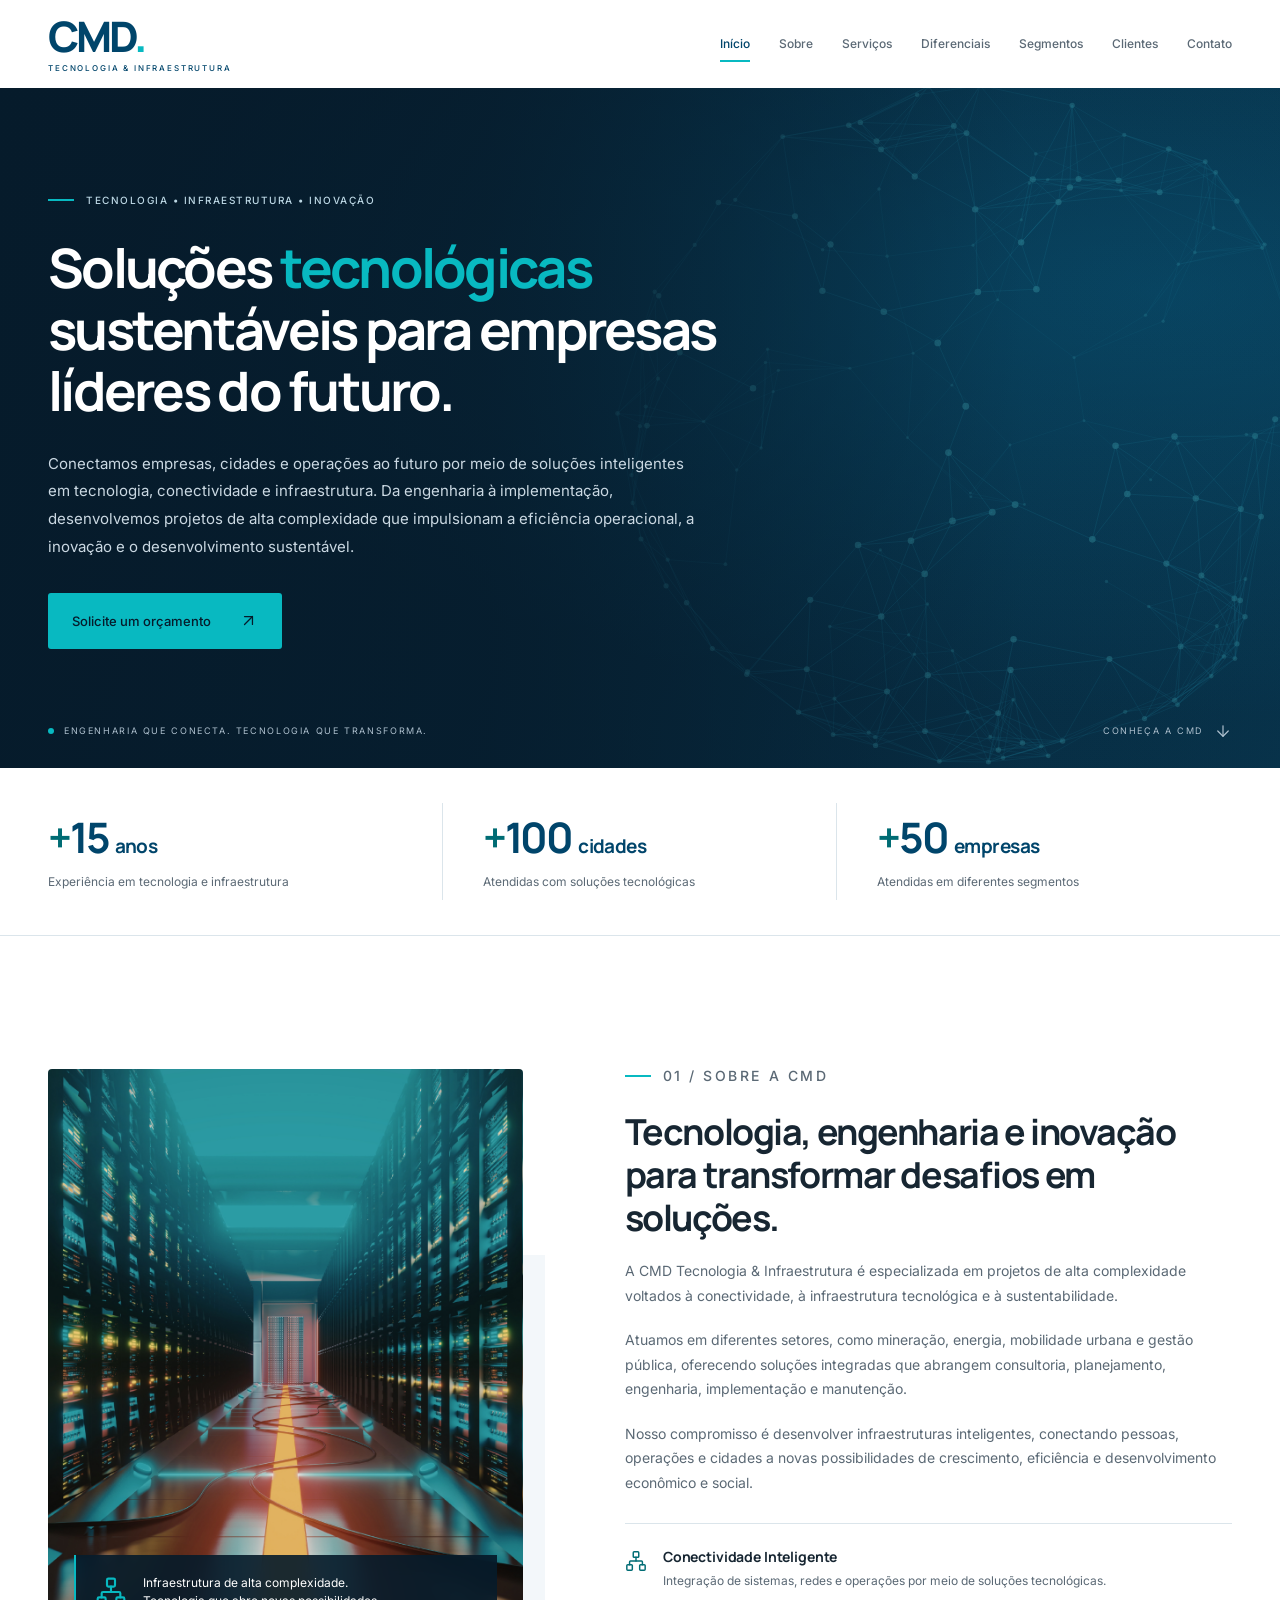
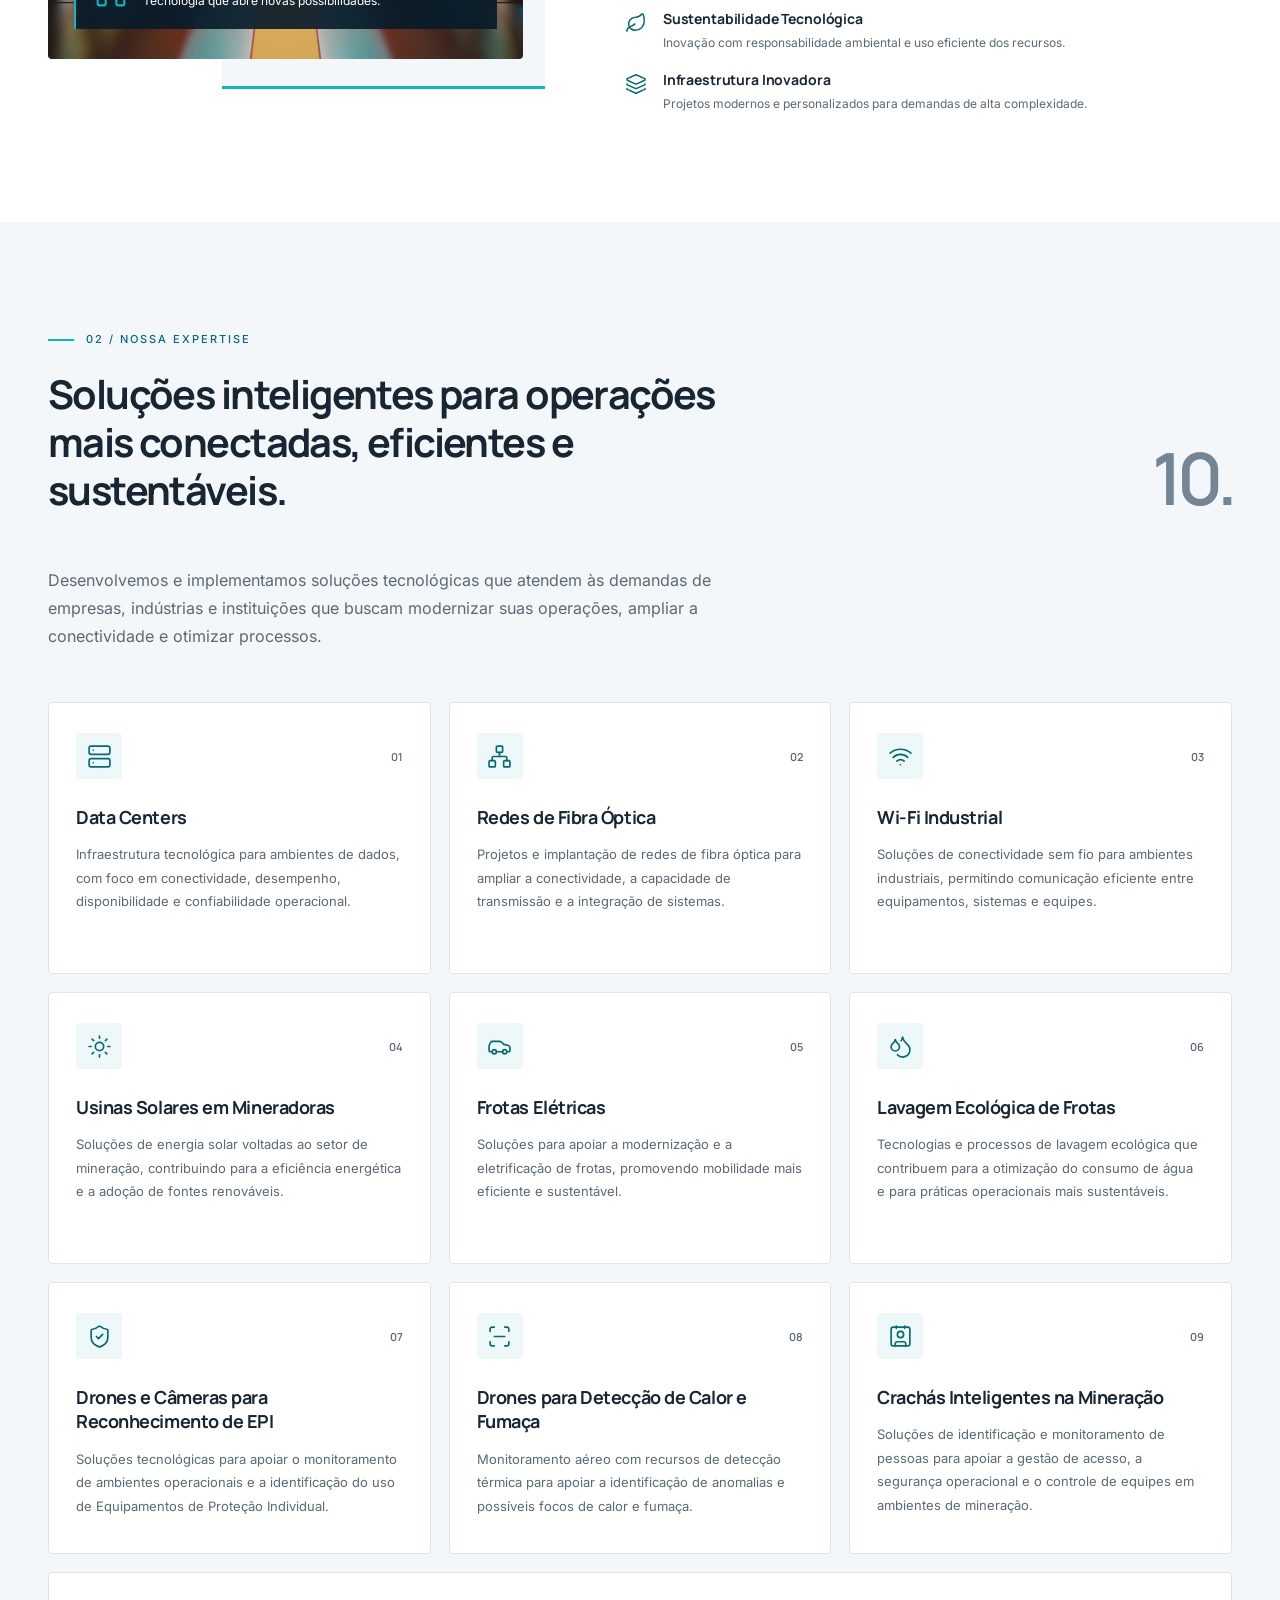
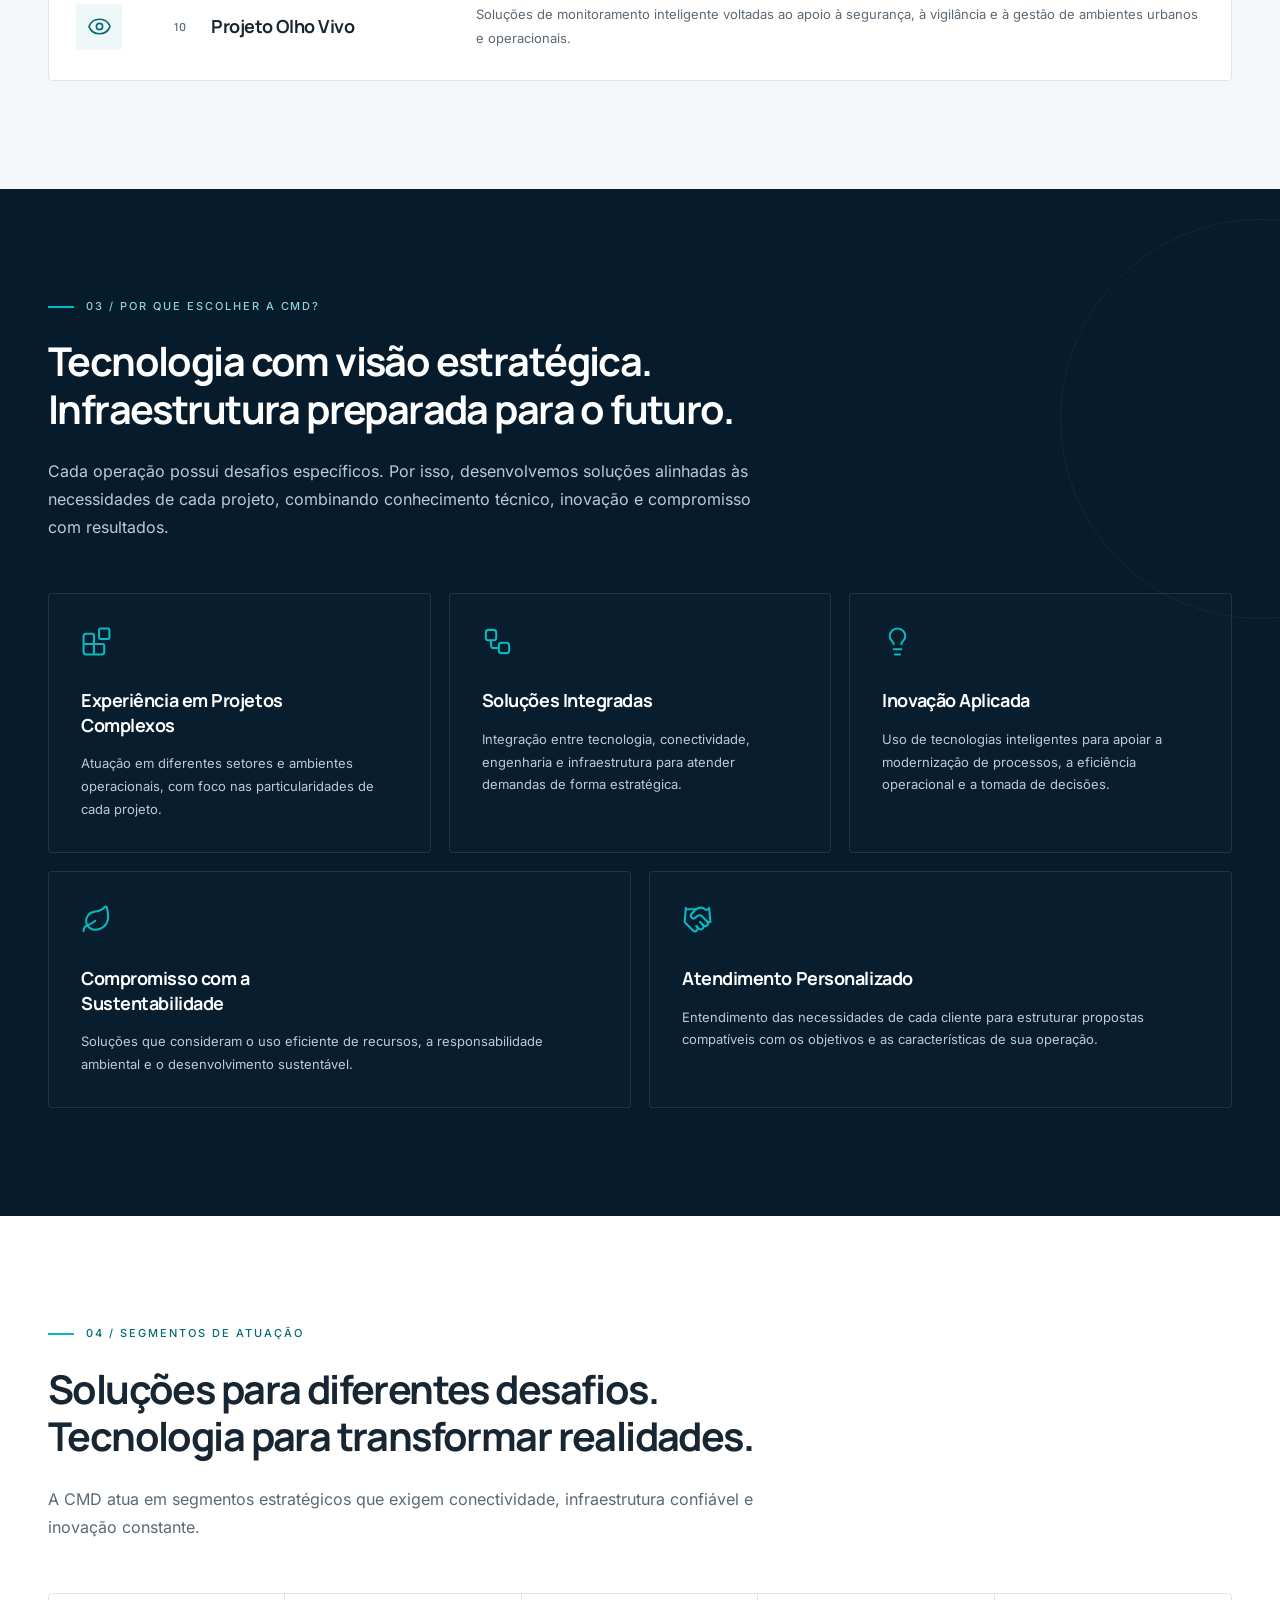
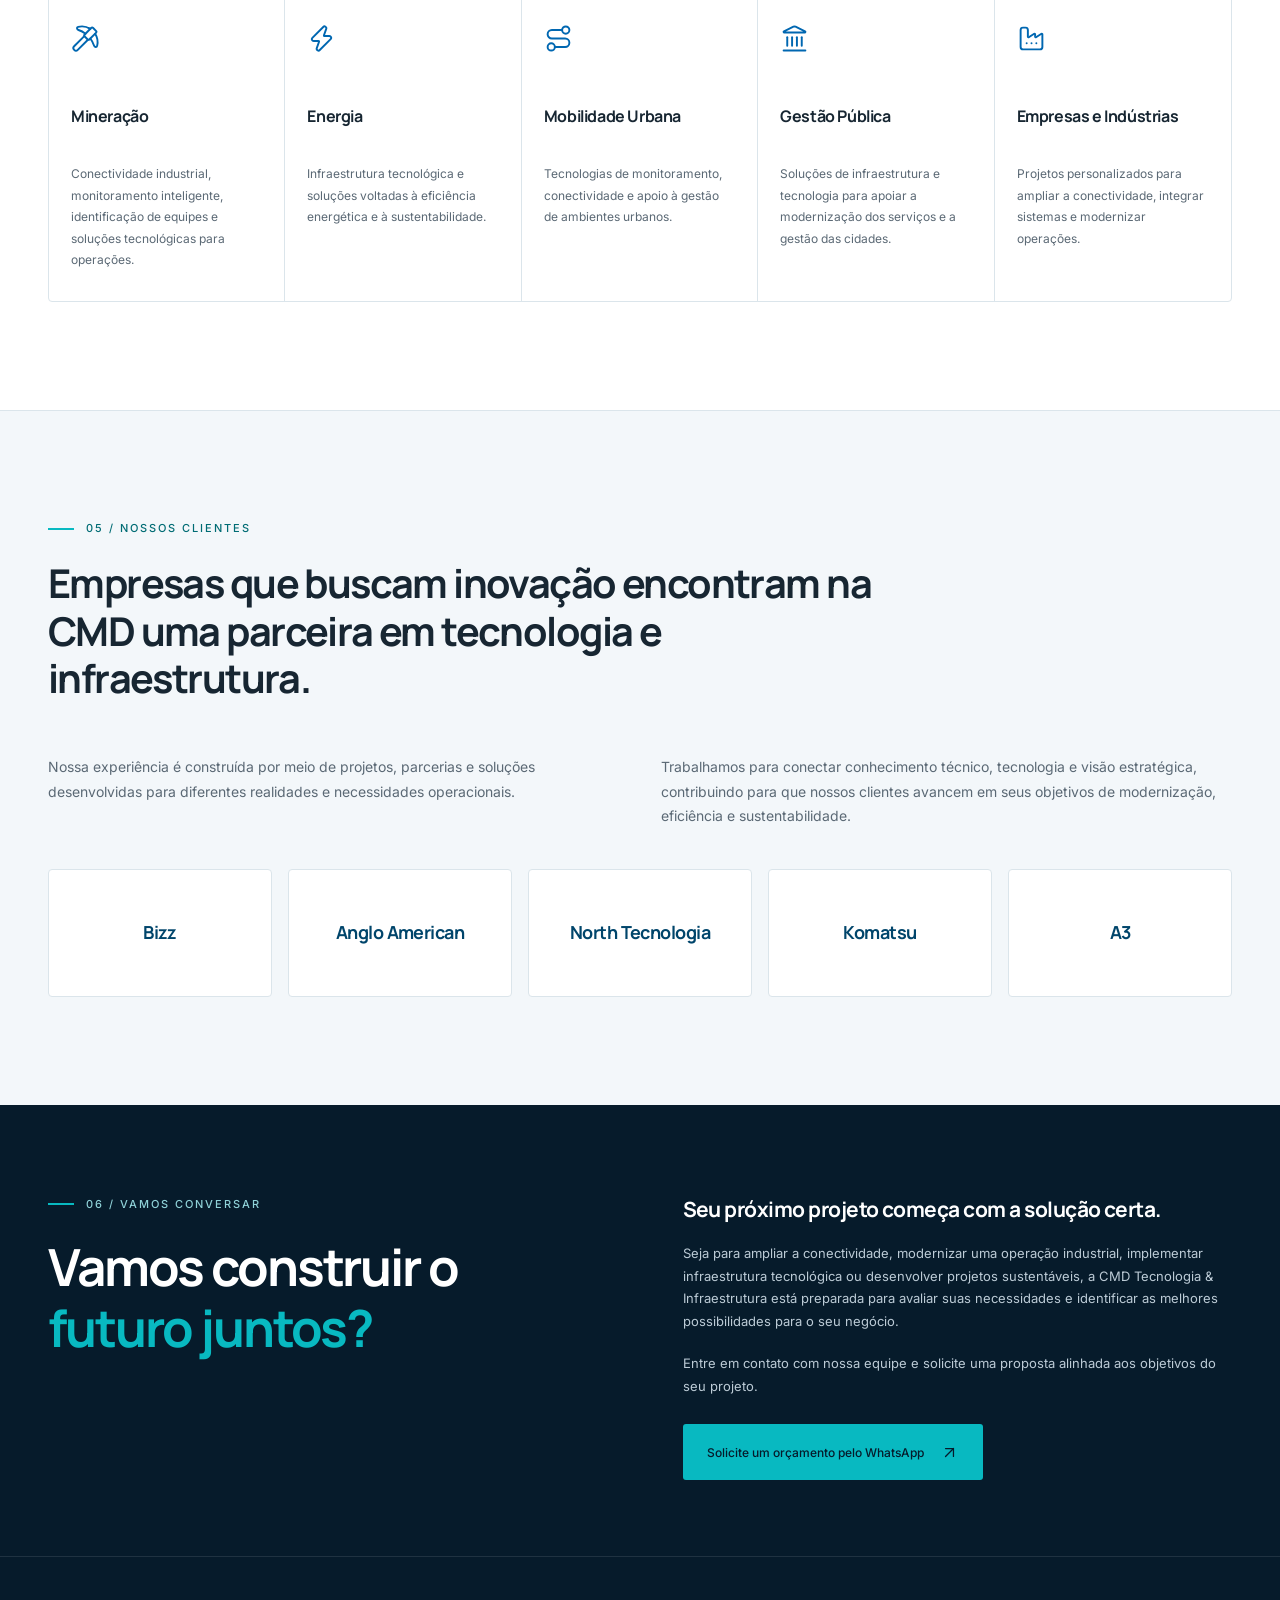
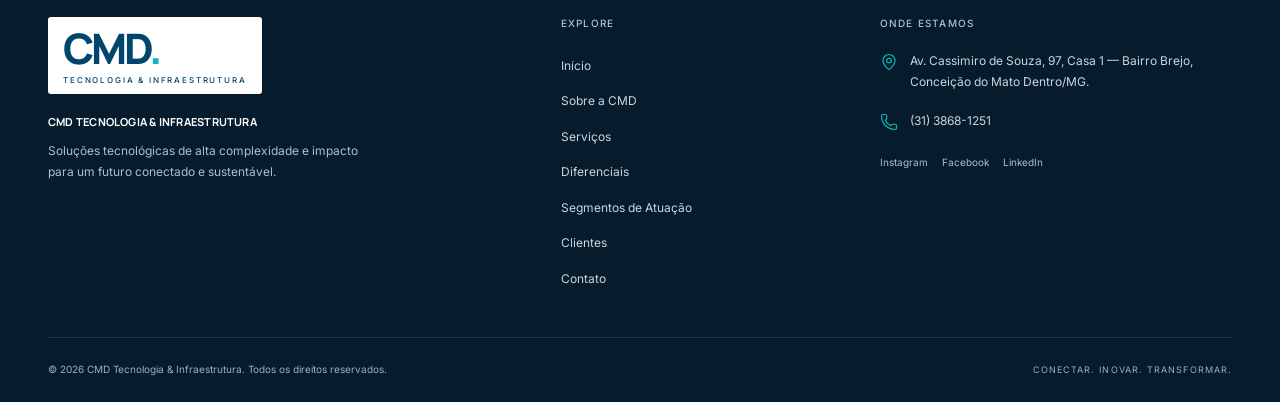
==== visualizacao.html @ 0ab5f5c3 "Add CMD institutional website prototype" ====
<!DOCTYPE html>
<html lang="pt-BR">
<head>
  <meta charset="UTF-8">
  <meta name="viewport" content="width=device-width, initial-scale=1">
  <meta name="theme-color" content="#061B2B">
  <title>CMD Tecnologia &amp; Infraestrutura | Conectividade, Inovação e Sustentabilidade</title>
  <meta name="description" content="A CMD Tecnologia &amp; Infraestrutura oferece soluções em data centers, fibra óptica, Wi-Fi industrial, monitoramento inteligente e projetos sustentáveis para empresas e cidades.">
  <meta name="keywords" content="CMD Tecnologia e Infraestrutura, infraestrutura tecnológica, redes de fibra óptica, data centers, Wi-Fi industrial, tecnologia para mineração, conectividade industrial, engenharia de telecomunicações, soluções tecnológicas sustentáveis, infraestrutura inteligente, tecnologia em Conceição do Mato Dentro, soluções de monitoramento inteligente">
  <meta property="og:type" content="website">
  <meta property="og:locale" content="pt_BR">
  <meta property="og:title" content="CMD Tecnologia &amp; Infraestrutura">
  <meta property="og:description" content="Conectividade, engenharia e inovação para um futuro mais eficiente e sustentável.">
  <link rel="icon" href="data:,">
  <style>/* Fontes locais: o site também funciona sem conexão e via file://. */
@font-face{font-family:Manrope;src:url('[data-uri]') format('woff2');font-weight:600;font-display:swap}
@font-face{font-family:Manrope;src:url('[data-uri]') format('woff2');font-weight:700;font-display:swap}
@font-face{font-family:Manrope;src:url('[data-uri]') format('woff2');font-weight:800;font-display:swap}
@font-face{font-family:Inter;src:url('[data-uri]') format('woff2');font-weight:400;font-display:swap}
@font-face{font-family:Inter;src:url('[data-uri]') format('woff2');font-weight:500;font-display:swap}
:root{--blue:#00456b;--tech:#0067b1;--turquoise:#08b9c1;--accent-text:#006c74;--dark:#061b2b;--mid:#123c56;--white:#fff;--light:#f3f7fa;--gray:#5b6975;--ink:#172632;--line:#dbe5eb;--max-width:1240px;--header-height:88px;--font-heading:Manrope,Arial,sans-serif;--font-body:Inter,Arial,sans-serif}
*,*::before,*::after{box-sizing:border-box}html{scroll-behavior:smooth;scroll-padding-top:calc(var(--header-height) + 20px)}body{margin:0;font-family:var(--font-body);font-size:16px;line-height:1.75;color:var(--ink);background:var(--white)}body.menu-open{overflow:hidden}h1,h2,h3,p,figure{margin:0}h1,h2,h3{font-family:var(--font-heading);line-height:1.2;letter-spacing:-.04em}h2{font-size:clamp(30px,3.1vw,44px);font-weight:700}h3{font-size:20px;line-height:1.35;letter-spacing:-.025em}p+p{margin-top:18px}a{color:inherit;text-decoration:none}img{display:block;max-width:100%;object-fit:cover}button{font:inherit}button,a{-webkit-tap-highlight-color:transparent}button{cursor:pointer}a:focus-visible,button:focus-visible{outline:3px solid var(--turquoise);outline-offset:6px}::selection{background:var(--turquoise);color:var(--dark)}[hidden]{display:none!important}.container{width:min(var(--max-width),calc(100% - 96px));margin-inline:auto}.section{padding:108px 0}.eyebrow{display:flex;align-items:center;gap:12px;font-size:11px;font-weight:500;letter-spacing:.18em;text-transform:uppercase;color:var(--accent-text);margin-bottom:22px}.eyebrow::before{content:'';height:2px;width:26px;background:var(--turquoise);flex-shrink:0}.icon{width:25px;height:25px;fill:none;stroke:currentColor;stroke-width:1.6;stroke-linecap:round;stroke-linejoin:round;flex-shrink:0}.section-intro{max-width:810px;margin-bottom:52px}.section-intro>p:last-child{color:var(--gray);margin-top:24px;max-width:740px}.section-heading-row{display:flex;align-items:flex-end;justify-content:space-between;gap:50px;margin-bottom:52px}.section-heading-row h2{max-width:750px}.section-heading-row>.section-index{font-family:var(--font-heading);font-size:72px;line-height:1;color:#748593;font-weight:600;letter-spacing:-.08em}.skip-link{position:fixed;top:-100px;left:20px;z-index:100;background:var(--white);color:var(--blue);padding:12px 20px}.skip-link:focus{top:12px}
/* Navegação e marca. A versão tipográfica é substituída pela imagem oficial na configuração. */
.header{position:fixed;inset:0 0 auto;z-index:50;height:var(--header-height);background:var(--white);border-bottom:1px solid transparent;transition:box-shadow .3s,background .3s,border-color .3s}.header.scrolled{background:rgba(255,255,255,.96);backdrop-filter:blur(12px);border-color:var(--line);box-shadow:0 3px 20px #061b2b05}.header-inner{height:100%;display:flex;align-items:center;justify-content:space-between;gap:36px}.brand{display:inline-flex;align-items:center;flex-shrink:0;line-height:1}.brand-text{color:var(--blue);display:flex;flex-direction:column}.brand-text strong{font-family:var(--font-heading);font-size:42px;font-weight:800;letter-spacing:-.07em;line-height:1}.brand-text strong::after{content:'.';color:var(--turquoise)}.brand-text small{font-size:8px;letter-spacing:.23em;margin-top:7px;font-weight:500}.brand img{width:158px;height:66px;object-fit:contain}.nav{display:flex;gap:29px;align-items:center}.nav a{font-size:12px;font-weight:500;position:relative;padding:16px 0;color:var(--gray)}.nav a::after{content:'';position:absolute;left:0;bottom:8px;width:100%;height:2px;background:var(--turquoise);transform:scaleX(0);transform-origin:left;transition:transform .25s}.nav a:hover,.nav a[aria-current]{color:var(--blue)}.nav a[aria-current]::after,.nav a:hover::after{transform:scaleX(1)}.menu-toggle{display:none;align-items:center;justify-content:center;width:46px;height:46px;border:1px solid var(--line);background:transparent;border-radius:4px;color:var(--blue);position:relative}.menu-toggle span{position:absolute;width:19px;height:1.5px;background:currentColor;transition:transform .25s}.menu-toggle span:first-child{transform:translateY(-4px)}.menu-toggle span:last-child{transform:translateY(4px)}.menu-toggle[aria-expanded=true] span:first-child{transform:rotate(45deg)}.menu-toggle[aria-expanded=true] span:last-child{transform:rotate(-45deg)}
/* Banner: imagens desktop/mobile são opcionais até os arquivos oficiais serem recebidos. */
.hero{position:relative;margin-top:var(--header-height);background:var(--dark);color:var(--white);overflow:hidden;isolation:isolate}.hero-media,.hero-network,.hero-shade{position:absolute;inset:0;z-index:-1;width:100%;height:100%}.hero-media img{width:100%;height:100%;object-fit:cover}.hero-network{background:radial-gradient(ellipse at 91% 30%,#0a658c80,transparent 63%),linear-gradient(110deg,#061b2b,#08364f)}.hero-network svg{height:100%;width:69%;position:absolute;right:-7%;top:0;opacity:.55}.hero-shade{background:linear-gradient(90deg,#061b2be8 0%,#061b2bc7 38%,#061b2b24 80%)}.hero-inner{position:relative;min-height:680px;display:flex;align-items:center;padding:85px 0 100px}.hero-copy{max-width:760px}.hero .eyebrow{color:#bdd8e5;font-size:10px;letter-spacing:.15em;margin-bottom:28px}.hero h1{font-size:clamp(42px,4.25vw,65px);font-weight:700;line-height:1.13;letter-spacing:-.05em;max-width:820px}.hero h1 em{color:var(--turquoise);font-style:normal}.hero-description{font-size:15px;color:#cad8e2;max-width:655px;line-height:1.85;margin-top:28px}.cta{display:inline-flex;align-items:center;justify-content:center;gap:28px;padding:17px 24px;background:var(--turquoise);color:var(--dark);font-size:13px;font-weight:500;border-radius:3px;min-height:56px;transition:background .25s,transform .25s}.cta .icon{width:19px;height:19px}.cta:hover{background:#43d4d7;transform:translateY(-2px)}.hero .cta{margin-top:32px}.hero-bottom{position:absolute;bottom:28px;left:0;right:0;display:flex;justify-content:space-between;align-items:center;color:#adbfcd;font-size:9px;letter-spacing:.18em;text-transform:uppercase}.hero-bottom span{display:flex;align-items:center;gap:10px}.hero-bottom i{width:6px;height:6px;background:var(--turquoise);border-radius:50%}.hero-bottom .icon{width:18px;height:18px}.stats{border-bottom:1px solid var(--line);background:var(--white)}.stats-inner{display:grid;grid-template-columns:repeat(3,1fr);padding:35px 0}.stat{padding:8px 40px;border-right:1px solid var(--line)}.stat:first-child{padding-left:0}.stat:last-child{border:0}.stat strong{font-family:var(--font-heading);font-size:42px;color:var(--blue);font-weight:700;letter-spacing:-.05em;line-height:1.25}.stat strong>span:first-child{color:var(--accent-text)}.stat strong small{font-size:19px;letter-spacing:-.03em}.stat p{color:var(--gray);font-size:12px;margin-top:7px}
/* Conteúdo institucional. */
.about-grid{display:grid;grid-template-columns:.9fr 1.1fr;gap:80px;align-items:center}.about-visual{position:relative;padding:0 22px 30px 0}.about-visual::before{content:'';position:absolute;right:0;bottom:0;width:65%;height:70%;background:var(--light);border-bottom:3px solid var(--turquoise);z-index:-1}.about-visual>img{width:100%;height:590px;border-radius:4px;object-position:50% 50%}.image-note{position:absolute;bottom:60px;left:26px;right:48px;display:flex;align-items:center;gap:16px;padding:19px;color:var(--white);background:#061b2be6;backdrop-filter:blur(10px);border-left:2px solid var(--turquoise);font-size:12px;line-height:1.5}.image-note .icon{color:var(--turquoise);width:32px;height:32px}.about-copy>p{font-size:14px;color:var(--gray);margin-top:20px}.about-copy h2{font-size:clamp(29px,2.8vw,39px)}.pillars{margin-top:28px;padding-top:24px;border-top:1px solid var(--line);display:grid;gap:19px}.pillar{display:flex;gap:16px}.pillar>.icon{color:var(--accent-text);width:22px;height:22px;margin-top:2px}.pillar h3{font-size:14px;letter-spacing:-.01em}.pillar p{font-size:12px;color:var(--gray);line-height:1.65;margin-top:4px}.services{background:var(--light)}.service-grid{display:grid;grid-template-columns:repeat(3,1fr);gap:18px}.service-card{background:var(--white);border:1px solid var(--line);border-radius:4px;padding:30px 27px;position:relative;transition:transform .25s,border-color .25s;min-height:272px}.service-card:hover{transform:translateY(-4px);border-color:var(--turquoise)}.card-top{display:flex;justify-content:space-between;align-items:center;margin-bottom:26px}.card-icon{width:46px;height:46px;border-radius:3px;background:#eff8f9;color:var(--accent-text);display:flex;align-items:center;justify-content:center}.card-number{font-family:var(--font-heading);font-size:11px;color:var(--gray)}.service-card h3{font-size:18px;max-width:290px}.service-card p{margin-top:14px;color:var(--gray);font-size:13px;line-height:1.8}.service-card:last-child{grid-column:1/-1;min-height:0;display:grid;grid-template-columns:110px 240px 1fr;gap:25px;align-items:center}.service-card:last-child .card-top{margin:0}.service-card:last-child p{margin:0}.differences{background:var(--dark);color:var(--white);position:relative;overflow:hidden}.differences::after{content:'';position:absolute;width:400px;height:400px;border:1px solid #ffffff0d;border-radius:50%;right:-180px;top:30px;pointer-events:none}.differences .eyebrow{color:#8fd2d8}.differences .section-intro>p:last-child{color:#bccbd6}.difference-grid{display:grid;grid-template-columns:repeat(6,1fr);gap:18px}.difference-card{grid-column:span 2;border:1px solid #ffffff1a;background:#ffffff03;border-radius:4px;padding:32px;transition:background .25s,border-color .25s}.difference-card:nth-last-child(-n+2){grid-column:span 3}.difference-card:hover{background:#ffffff06;border-color:#08b9c166}.difference-card>.icon{color:var(--turquoise);width:31px;height:31px;margin-bottom:23px}.difference-card h3{font-size:18px;max-width:290px}.difference-card p{font-size:13px;color:#bccbd6;margin-top:15px}.segments .section-intro{max-width:790px}.segment-grid{display:grid;grid-template-columns:repeat(5,1fr);border:1px solid var(--line);border-radius:4px;overflow:hidden}.segment-card{padding:30px 22px;border-right:1px solid var(--line);transition:background .25s}.segment-card:last-child{border:0}.segment-card:hover{background:var(--light)}.segment-card>.icon{color:var(--tech);width:29px;height:29px;margin-bottom:45px}.segment-card h3{font-size:16px;min-height:44px}.segment-card p{margin-top:13px;font-size:12px;color:var(--gray);line-height:1.8}.clients{background:var(--light);border-top:1px solid var(--line)}.clients .section-intro{max-width:870px}.clients-copy{display:grid;grid-template-columns:1fr 1fr;gap:42px;color:var(--gray);font-size:14px;margin-bottom:40px}.clients-copy p+p{margin:0}.client-grid{display:grid;grid-template-columns:repeat(5,1fr);gap:16px}.client-mark{height:128px;background:var(--white);border:1px solid var(--line);border-radius:4px;display:flex;align-items:center;justify-content:center;padding:22px}.client-mark img{width:100%;height:82px;object-fit:contain}.client-name{color:var(--blue);font-family:var(--font-heading);font-weight:700;text-align:center;font-size:18px;letter-spacing:-.03em}
/* Contato e rodapé. */
.footer{background:var(--dark);color:var(--white)}.contact{padding:90px 0 76px;border-bottom:1px solid #ffffff1a}.contact-grid{display:grid;grid-template-columns:1fr 1fr;gap:85px;align-items:start}.contact .eyebrow{color:#8fd2d8}.contact h2{font-size:clamp(38px,4vw,57px);max-width:500px}.contact h2 em{font-style:normal;color:var(--turquoise)}.contact h3{font-size:21px;letter-spacing:-.025em}.contact-copy p{font-size:13px;color:#bccbd6;margin-top:19px}.contact .cta{margin-top:27px;gap:16px;font-size:12px}.footer-info{padding:60px 0 45px;display:grid;grid-template-columns:1.2fr .65fr 1fr;gap:90px}.footer-brand{display:inline-flex;padding:10px 15px;background:var(--white);border-radius:3px;margin-bottom:19px}.footer-info h3{font-family:var(--font-body);font-size:10px;letter-spacing:.12em;text-transform:uppercase;color:#adc2d0;margin-bottom:19px;font-weight:500}.footer-info p{font-size:12px;color:#aebfcc;max-width:320px}.footer-company-name{font-family:var(--font-heading);font-size:11px;font-weight:700;letter-spacing:.02em;line-height:1.6;margin-bottom:9px}.quick-links{list-style:none;padding:0;margin:0;display:grid;gap:6px}.quick-links a{font-size:12px;color:#cad6df;display:inline-flex;min-height:28px;align-items:center}.quick-links a:hover{color:var(--turquoise)}.address{font-style:normal;font-size:12px;color:#cad6df;line-height:1.8;display:grid;gap:17px}.address-item{display:flex;gap:12px}.address-item>.icon{width:18px;height:18px;color:var(--turquoise);margin-top:3px}.social-reserved{display:flex;flex-wrap:wrap;gap:14px;margin-top:22px;font-size:10px;color:#aebfcc}.social-reserved span{display:flex;align-items:center;gap:5px}.social-reserved .icon{width:14px;height:14px}.footer-bottom{border-top:1px solid #ffffff1a;padding:23px 0;display:flex;align-items:center;justify-content:space-between;gap:20px;color:#9db0bf;font-size:10px}.footer-bottom span{font-size:9px;letter-spacing:.12em;text-transform:uppercase}.back-top{position:fixed;z-index:30;right:26px;bottom:26px;background:var(--white);color:var(--blue);width:44px;height:44px;display:flex;justify-content:center;align-items:center;border:1px solid var(--line);border-radius:4px;box-shadow:0 4px 15px #061b2b12}.back-top .icon{width:20px;height:20px}.reveal{opacity:1;transform:none}html.motion-enabled .reveal:not(.is-visible){opacity:0;transform:translateY(18px)}html.motion-enabled .reveal{transition:opacity .65s ease,transform .65s ease}
@media(min-width:1600px){.hero-inner{min-height:760px}}
@media(max-width:1200px){.container{width:calc(100% - 64px)}.nav{gap:21px}.about-grid{gap:45px}.segment-grid{grid-template-columns:repeat(6,1fr)}.segment-card{grid-column:span 2;border-bottom:1px solid var(--line)}.segment-card:nth-last-child(-n+2){grid-column:span 3;border-bottom:0}.segment-card:nth-child(3){border-right:0}.footer-info{gap:45px}.hero-copy{max-width:720px}.service-card:last-child{grid-template-columns:90px 210px 1fr}}
@media(max-width:992px){:root{--header-height:78px}.nav{gap:17px}.nav a{font-size:11px}.brand-text strong{font-size:36px}.about-grid{grid-template-columns:1fr 1.15fr;gap:32px}.about-visual>img{height:660px}.hero-inner{min-height:650px}.hero h1{font-size:53px}.service-grid{grid-template-columns:repeat(2,1fr)}.service-card:last-child{grid-column:auto;display:block;min-height:272px}.service-card:last-child .card-top{margin-bottom:26px}.service-card:last-child p{margin-top:14px}.difference-grid{grid-template-columns:repeat(2,1fr)}.difference-card,.difference-card:nth-last-child(-n+2){grid-column:auto}.difference-card:last-child{grid-column:1/-1}.stat{padding-inline:26px}.stat strong{font-size:37px}.stat strong small{font-size:16px}.contact-grid{gap:40px}.footer-info{grid-template-columns:1.2fr .8fr;gap:35px}.footer-info>div:last-child{grid-column:1/-1;display:grid;grid-template-columns:1fr 1fr;column-gap:35px}.footer-info>div:last-child h3{grid-column:1/-1}.social-reserved{margin-top:0;align-content:start}.client-grid{gap:9px}.client-mark{padding:16px}.client-name{font-size:15px}.section{padding:85px 0}}
@media(max-width:768px){:root{--header-height:74px}.container{width:calc(100% - 40px)}.section{padding:68px 0}h2{font-size:32px}.eyebrow{font-size:10px;margin-bottom:18px}.section-intro{margin-bottom:32px}.section-intro>p:last-child{font-size:14px;margin-top:19px}.menu-toggle{display:flex}.nav{position:fixed;top:var(--header-height);left:0;right:0;background:var(--white);padding:22px 25px 35px;display:flex;flex-direction:column;align-items:stretch;gap:0;border-top:1px solid var(--line);box-shadow:0 25px 30px #061b2b10;opacity:0;visibility:hidden;transform:translateY(-12px);transition:opacity .25s,transform .25s,visibility .25s;max-height:calc(100dvh - var(--header-height));overflow:auto}.nav.open{opacity:1;visibility:visible;transform:translateY(0)}.nav a{padding:13px 5px;font-size:15px}.nav a::after{bottom:8px;width:22px}.brand img{height:55px;width:135px}.brand-text strong{font-size:34px}.hero-inner{min-height:760px;padding:65px 0 90px;align-items:center}.hero-copy{max-width:620px}.hero h1{font-size:clamp(39px,6.5vw,51px);line-height:1.14}.hero .eyebrow{font-size:9px;letter-spacing:.1em;margin-bottom:25px;gap:8px}.hero .eyebrow::before{width:18px}.hero-description{font-size:14px;line-height:1.8;margin-top:23px;max-width:520px}.hero .cta{margin-top:28px;font-size:12px}.hero-network svg{width:130%;right:-50%;opacity:.4}.hero-shade{background:linear-gradient(180deg,#061b2b60,#061b2bce)}.hero-bottom{bottom:25px;font-size:8px}.hero-bottom>span:nth-child(2){display:none}.stats-inner{padding:22px 0}.stat{padding:6px 16px}.stat strong{font-size:30px;white-space:nowrap}.stat strong small{display:block;font-size:13px}.stat p{font-size:10px;line-height:1.6;margin-top:9px}.about-grid{grid-template-columns:1fr;gap:37px}.about-visual{max-width:520px;width:100%;margin:auto;padding:0 16px 20px 0}.about-visual>img{height:400px;object-position:center 47%}.image-note{bottom:42px;right:40px;left:24px}.about-copy h2{font-size:32px}.about-copy>p{font-size:14px}.pillars{gap:22px}.pillar h3{font-size:15px}.pillar p{font-size:13px}.section-heading-row{gap:20px;margin-bottom:33px}.section-heading-row>.section-index{font-size:55px}.service-card{padding:25px 22px;min-height:0}.service-card:last-child{min-height:0}.service-card h3{font-size:17px}.difference-card{padding:27px 23px}.difference-card h3{font-size:17px}.segment-grid{grid-template-columns:repeat(2,1fr)}.segment-card,.segment-card:nth-last-child(-n+2){grid-column:auto;border-bottom:1px solid var(--line);border-right:1px solid var(--line)}.segment-card:nth-child(3){border-right:1px solid var(--line)}.segment-card:nth-child(even){border-right:0}.segment-card:last-child{grid-column:1/-1;border-bottom:0;border-right:0}.segment-card>.icon{margin-bottom:22px}.segment-card h3{min-height:0}.segment-card p{font-size:13px}.clients-copy{grid-template-columns:1fr;gap:16px;margin-bottom:28px}.client-grid{grid-template-columns:repeat(3,1fr);gap:10px}.client-mark{height:105px}.client-mark img{height:70px}.contact{padding:65px 0 50px}.contact-grid{grid-template-columns:1fr;gap:32px}.contact h2{font-size:43px;max-width:460px}.contact h3{font-size:21px}.contact-copy p{font-size:14px}.contact .cta{font-size:12px;gap:15px;padding:16px 19px}.footer-info{padding:45px 0 32px;gap:34px}.footer-info>div:last-child{display:block}.address{gap:15px}.social-reserved{margin-top:20px}.footer-info p{font-size:12px}.footer-bottom{font-size:9px;padding:22px 0}.footer-bottom span{display:none}.back-top{right:16px;bottom:16px;width:42px;height:42px}}
@media(max-width:480px){.hero-inner{min-height:790px;padding-top:55px}.hero h1{font-size:40px;letter-spacing:-.045em}.hero .eyebrow{font-size:8px;letter-spacing:.06em}.hero-description{font-size:13px}.hero .cta{padding:16px 22px}.hero-bottom{font-size:7px;letter-spacing:.12em}.stat{padding-inline:11px}.stat strong{font-size:27px}.stat strong small{font-size:12px}.stat p{font-size:9px}.service-grid{grid-template-columns:1fr}.service-card{padding:28px}.service-card h3{max-width:none}.card-top{margin-bottom:22px}.service-card p{font-size:13px}.difference-grid{grid-template-columns:1fr}.difference-card:last-child{grid-column:auto}.section-heading-row>.section-index{display:none}.segment-grid{grid-template-columns:1fr}.segment-card,.segment-card:nth-child(3),.segment-card:nth-last-child(-n+2){border-right:0;grid-column:auto;padding:28px}.segment-card:last-child{grid-column:auto}.segment-card>.icon{margin-bottom:17px}.segment-card h3{font-size:19px}.client-grid{grid-template-columns:repeat(2,1fr)}.client-mark:last-child{grid-column:1/-1}.client-name{font-size:17px}.footer-info{grid-template-columns:1fr}.footer-info>div:last-child{grid-column:auto}.quick-links{grid-template-columns:1fr 1fr}.footer-info>div:first-child p{max-width:340px}.contact .cta{font-size:11px;gap:12px}.contact .cta .icon{width:17px;height:17px}.contact h2{font-size:40px}}
@media(prefers-reduced-motion:reduce){html{scroll-behavior:auto}*,*::before,*::after{animation:none!important;transition:none!important;scroll-behavior:auto!important}html.motion-enabled .reveal:not(.is-visible){opacity:1;transform:none}}

.sr-only{position:absolute;width:1px;height:1px;padding:0;margin:-1px;overflow:hidden;clip:rect(0,0,0,0);white-space:nowrap;border:0}
</style>
  <script type="application/ld+json">{"@context": "https://schema.org", "@type": "Organization", "name": "CMD Tecnologia & Infraestrutura", "description": "Soluções tecnológicas de alta complexidade e impacto para um futuro conectado e sustentável.", "telephone": "+55-31-3868-1251", "address": {"@type": "PostalAddress", "streetAddress": "Av. Cassimiro de Souza, 97, Casa 1 — Bairro Brejo", "addressLocality": "Conceição do Mato Dentro", "addressRegion": "MG", "addressCountry": "BR"}}</script>
  
</head>
<body>
<svg xmlns="http://www.w3.org/2000/svg" width="0" height="0" aria-hidden="true" style="position:absolute;overflow:hidden"><symbol id="icon-arrow-down" viewBox="0 0 24 24">
  <path d="M12 5v14" />
  <path d="m19 12-7 7-7-7" />
</symbol><symbol id="icon-arrow-up" viewBox="0 0 24 24">
  <path d="m5 12 7-7 7 7" />
  <path d="M12 19V5" />
</symbol><symbol id="icon-arrow-up-right" viewBox="0 0 24 24">
  <path d="M7 7h10v10" />
  <path d="M7 17 17 7" />
</symbol><symbol id="icon-blocks" viewBox="0 0 24 24">
  <path d="M10 22V7a1 1 0 0 0-1-1H4a2 2 0 0 0-2 2v12a2 2 0 0 0 2 2h12a2 2 0 0 0 2-2v-5a1 1 0 0 0-1-1H2" />
  <rect x="14" y="2" width="8" height="8" rx="1" />
</symbol><symbol id="icon-car" viewBox="0 0 24 24">
  <path d="M19 17h2c.6 0 1-.4 1-1v-3c0-.9-.7-1.7-1.5-1.9C18.7 10.6 16 10 16 10s-1.3-1.4-2.2-2.3c-.5-.4-1.1-.7-1.8-.7H5c-.6 0-1.1.4-1.4.9l-1.4 2.9A3.7 3.7 0 0 0 2 12v4c0 .6.4 1 1 1h2" />
  <circle cx="7" cy="17" r="2" />
  <path d="M9 17h6" />
  <circle cx="17" cy="17" r="2" />
</symbol><symbol id="icon-contact" viewBox="0 0 24 24">
  <path d="M16 2v2" />
  <path d="M7 21v-2a2 2 0 012-2h6a2 2 0 012 2v2" />
  <path d="M8 2v2" />
  <circle cx="12" cy="10" r="3" />
  <rect x="3" y="3" width="18" height="18" rx="2" />
</symbol><symbol id="icon-droplets" viewBox="0 0 24 24">
  <path d="M7 16.3c2.2 0 4-1.83 4-4.05 0-1.16-.57-2.26-1.71-3.19S7.29 6.75 7 5.3c-.29 1.45-1.14 2.84-2.29 3.76S3 11.1 3 12.25c0 2.22 1.8 4.05 4 4.05z" />
  <path d="M12.56 6.6A10.97 10.97 0 0 0 14 3.02c.5 2.5 2 4.9 4 6.5s3 3.5 3 5.5a6.98 6.98 0 0 1-11.91 4.97" />
</symbol><symbol id="icon-eye" viewBox="0 0 24 24">
  <path d="M2.062 12.348a1 1 0 0 1 0-.696 10.75 10.75 0 0 1 19.876 0 1 1 0 0 1 0 .696 10.75 10.75 0 0 1-19.876 0" />
  <circle cx="12" cy="12" r="3" />
</symbol><symbol id="icon-factory" viewBox="0 0 24 24">
  <path d="M12 16h.01" />
  <path d="M16 16h.01" />
  <path d="M3 19a2 2 0 0 0 2 2h14a2 2 0 0 0 2-2V8.5a.5.5 0 0 0-.769-.422l-4.462 2.844A.5.5 0 0 1 15 10.5v-2a.5.5 0 0 0-.769-.422L9.77 10.922A.5.5 0 0 1 9 10.5V5a2 2 0 0 0-2-2H5a2 2 0 0 0-2 2z" />
  <path d="M8 16h.01" />
</symbol><symbol id="icon-handshake" viewBox="0 0 24 24">
  <path d="m11 17 2 2a1 1 0 1 0 3-3" />
  <path d="m14 14 2.5 2.5a1 1 0 1 0 3-3l-3.88-3.88a3 3 0 0 0-4.24 0l-.88.88a1 1 0 1 1-3-3l2.81-2.81a5.79 5.79 0 0 1 7.06-.87l.47.28a2 2 0 0 0 1.42.25L21 4" />
  <path d="m21 3 1 11h-2" />
  <path d="M3 3 2 14l6.5 6.5a1 1 0 1 0 3-3" />
  <path d="M3 4h8" />
</symbol><symbol id="icon-landmark" viewBox="0 0 24 24">
  <path d="M10 18v-7" />
  <path d="M11.119 2.205a2 2 0 0 1 1.762 0l7.84 3.846A.5.5 0 0 1 20.5 7h-17a.5.5 0 0 1-.22-.949z" />
  <path d="M14 18v-7" />
  <path d="M18 18v-7" />
  <path d="M3 22h18" />
  <path d="M6 18v-7" />
</symbol><symbol id="icon-layers" viewBox="0 0 24 24">
  <path d="M12.83 2.18a2 2 0 0 0-1.66 0L2.6 6.08a1 1 0 0 0 0 1.83l8.58 3.91a2 2 0 0 0 1.66 0l8.58-3.9a1 1 0 0 0 0-1.83z" />
  <path d="M2 12a1 1 0 0 0 .58.91l8.6 3.91a2 2 0 0 0 1.65 0l8.58-3.9A1 1 0 0 0 22 12" />
  <path d="M2 17a1 1 0 0 0 .58.91l8.6 3.91a2 2 0 0 0 1.65 0l8.58-3.9A1 1 0 0 0 22 17" />
</symbol><symbol id="icon-leaf" viewBox="0 0 24 24">
  <path d="M11 20a10 10 0 0010-10 25.9 25.9 0 00-1.04-7.281 1 1 0 00-1.755-.325C15.833 5.5 13 5.5 9.8 6.1A7 7 0 0011 20" />
  <path d="M2 21a5 5 0 012.911-4.544C7.613 15.212 8.351 15.24 11 13" />
</symbol><symbol id="icon-lightbulb" viewBox="0 0 24 24">
  <path d="M15 14c.2-1 .7-1.7 1.5-2.5 1-.9 1.5-2.2 1.5-3.5A6 6 0 0 0 6 8c0 1 .2 2.2 1.5 3.5.7.7 1.3 1.5 1.5 2.5" />
  <path d="M9 18h6" />
  <path d="M10 22h4" />
</symbol><symbol id="icon-map-pin" viewBox="0 0 24 24">
  <path d="M20 10c0 4.993-5.539 10.193-7.399 11.799a1 1 0 0 1-1.202 0C9.539 20.193 4 14.993 4 10a8 8 0 0 1 16 0" />
  <circle cx="12" cy="10" r="3" />
</symbol><symbol id="icon-network" viewBox="0 0 24 24">
  <rect x="16" y="16" width="6" height="6" rx="1" />
  <rect x="2" y="16" width="6" height="6" rx="1" />
  <rect x="9" y="2" width="6" height="6" rx="1" />
  <path d="M5 16v-3a1 1 0 0 1 1-1h12a1 1 0 0 1 1 1v3" />
  <path d="M12 12V8" />
</symbol><symbol id="icon-phone" viewBox="0 0 24 24">
  <path d="M13.832 16.568a1 1 0 0 0 1.213-.303l.355-.465A2 2 0 0 1 17 15h3a2 2 0 0 1 2 2v3a2 2 0 0 1-2 2A18 18 0 0 1 2 4a2 2 0 0 1 2-2h3a2 2 0 0 1 2 2v3a2 2 0 0 1-.8 1.6l-.468.351a1 1 0 0 0-.292 1.233 14 14 0 0 0 6.392 6.384" />
</symbol><symbol id="icon-pickaxe" viewBox="0 0 24 24">
  <path d="m14 13-8.381 8.38a1 1 0 0 1-3.001-3L11 9.999" />
  <path d="M15.973 4.027A13 13 0 0 0 5.902 2.373c-1.398.342-1.092 2.158.277 2.601a19.9 19.9 0 0 1 5.822 3.024" />
  <path d="M16.001 11.999a19.9 19.9 0 0 1 3.024 5.824c.444 1.369 2.26 1.676 2.603.278A13 13 0 0 0 20 8.069" />
  <path d="M18.352 3.352a1.205 1.205 0 0 0-1.704 0l-5.296 5.296a1.205 1.205 0 0 0 0 1.704l2.296 2.296a1.205 1.205 0 0 0 1.704 0l5.296-5.296a1.205 1.205 0 0 0 0-1.704z" />
</symbol><symbol id="icon-route" viewBox="0 0 24 24">
  <circle cx="6" cy="19" r="3" />
  <path d="M9 19h8.5a3.5 3.5 0 0 0 0-7h-11a3.5 3.5 0 0 1 0-7H15" />
  <circle cx="18" cy="5" r="3" />
</symbol><symbol id="icon-scan-line" viewBox="0 0 24 24">
  <path d="M3 7V5a2 2 0 0 1 2-2h2" />
  <path d="M17 3h2a2 2 0 0 1 2 2v2" />
  <path d="M21 17v2a2 2 0 0 1-2 2h-2" />
  <path d="M7 21H5a2 2 0 0 1-2-2v-2" />
  <path d="M7 12h10" />
</symbol><symbol id="icon-server" viewBox="0 0 24 24">
  <rect width="20" height="8" x="2" y="2" rx="2" ry="2" />
  <rect width="20" height="8" x="2" y="14" rx="2" ry="2" />
  <line x1="6" x2="6.01" y1="6" y2="6" />
  <line x1="6" x2="6.01" y1="18" y2="18" />
</symbol><symbol id="icon-shield-check" viewBox="0 0 24 24">
  <path d="M20 13c0 5-3.5 7.5-7.66 8.95a1 1 0 0 1-.67-.01C7.5 20.5 4 18 4 13V6a1 1 0 0 1 1-1c2 0 4.5-1.2 6.24-2.72a1.17 1.17 0 0 1 1.52 0C14.51 3.81 17 5 19 5a1 1 0 0 1 1 1z" />
  <path d="m9 12 2 2 4-4" />
</symbol><symbol id="icon-sun" viewBox="0 0 24 24">
  <circle cx="12" cy="12" r="4" />
  <path d="M12 2v2" />
  <path d="M12 20v2" />
  <path d="m4.93 4.93 1.41 1.41" />
  <path d="m17.66 17.66 1.41 1.41" />
  <path d="M2 12h2" />
  <path d="M20 12h2" />
  <path d="m6.34 17.66-1.41 1.41" />
  <path d="m19.07 4.93-1.41 1.41" />
</symbol><symbol id="icon-wifi" viewBox="0 0 24 24">
  <path d="M12 20h.01" />
  <path d="M2 8.82a15 15 0 0 1 20 0" />
  <path d="M5 12.859a10 10 0 0 1 14 0" />
  <path d="M8.5 16.429a5 5 0 0 1 7 0" />
</symbol><symbol id="icon-workflow" viewBox="0 0 24 24">
  <rect width="8" height="8" x="3" y="3" rx="2" />
  <path d="M7 11v4a2 2 0 0 0 2 2h4" />
  <rect width="8" height="8" x="13" y="13" rx="2" />
</symbol><symbol id="icon-zap" viewBox="0 0 24 24">
  <path d="M15.914 4a1.5 1.5 0 00-2.474-1.561l-9 9A1.5 1.5 0 005.5 14h4.002a.5.5 0 01.471.666L8.086 20a1.5 1.5 0 002.475 1.56l9-9A1.5 1.5 0 0018.5 10h-3.997a.5.5 0 01-.472-.667z" />
</symbol></svg>
<a class="skip-link" href="#conteudo">Pular para o conteúdo</a>
<header class="header" id="header">
  <div class="container header-inner">
    <a class="brand" href="#inicio" aria-label="CMD Tecnologia & Infraestrutura — início" data-brand><span class="brand-text" data-brand-fallback><strong>CMD</strong><small>TECNOLOGIA &amp; INFRAESTRUTURA</small></span></a>
    <button class="menu-toggle" type="button" aria-expanded="false" aria-controls="menu-principal" aria-label="Abrir menu"><span></span><span></span></button>
    <nav class="nav" id="menu-principal" aria-label="Navegação principal"><a href="#inicio" aria-current="location">Início</a><a href="#sobre">Sobre</a><a href="#servicos">Serviços</a><a href="#diferenciais">Diferenciais</a><a href="#segmentos">Segmentos</a><a href="#clientes">Clientes</a><a href="#contato">Contato</a></nav>
  </div>
</header>
<main id="conteudo">
  <!-- 01. Banner principal: apenas uma chamada comercial. -->
  <section class="hero" id="inicio" aria-labelledby="hero-title">
    <div class="hero-network"><svg viewBox="0 0 900 700" fill="none" xmlns="http://www.w3.org/2000/svg" aria-hidden="true"><path d="M436.4 582.9 L449.9 531.2" stroke="#259bb8" stroke-opacity="0.21" stroke-width=".8"/><path d="M436.4 582.9 L349.3 554.3" stroke="#259bb8" stroke-opacity="0.21" stroke-width=".8"/><path d="M436.4 582.9 L491.1 642.3" stroke="#259bb8" stroke-opacity="0.21" stroke-width=".8"/><path d="M436.4 582.9 L354.2 628.6" stroke="#259bb8" stroke-opacity="0.21" stroke-width=".8"/><path d="M436.4 582.9 L475.7 579.3" stroke="#259bb8" stroke-opacity="0.21" stroke-width=".8"/><path d="M436.4 582.9 L389.4 663.6" stroke="#259bb8" stroke-opacity="0.21" stroke-width=".8"/><path d="M436.4 582.9 L396.0 668.3" stroke="#259bb8" stroke-opacity="0.21" stroke-width=".8"/><circle cx="436.4" cy="582.9" r="1.8" fill="#4cc4ce" opacity="0.34"/><path d="M512.6 693.8 L447.3 662.1" stroke="#259bb8" stroke-opacity="0.29" stroke-width=".8"/><path d="M512.6 693.8 L491.1 642.3" stroke="#259bb8" stroke-opacity="0.29" stroke-width=".8"/><path d="M512.6 693.8 L462.1 693.2" stroke="#259bb8" stroke-opacity="0.29" stroke-width=".8"/><path d="M512.6 693.8 L574.2 687.5" stroke="#259bb8" stroke-opacity="0.29" stroke-width=".8"/><path d="M512.6 693.8 L589.0 672.2" stroke="#259bb8" stroke-opacity="0.29" stroke-width=".8"/><path d="M512.6 693.8 L538.2 629.6" stroke="#259bb8" stroke-opacity="0.29" stroke-width=".8"/><path d="M512.6 693.8 L547.7 674.3" stroke="#259bb8" stroke-opacity="0.29" stroke-width=".8"/><path d="M512.6 693.8 L522.6 643.5" stroke="#259bb8" stroke-opacity="0.29" stroke-width=".8"/><path d="M512.6 693.8 L535.4 599.0" stroke="#259bb8" stroke-opacity="0.29" stroke-width=".8"/><path d="M512.6 693.8 L567.0 677.7" stroke="#259bb8" stroke-opacity="0.29" stroke-width=".8"/><circle cx="512.6" cy="693.8" r="2.6" fill="#4cc4ce" opacity="0.46"/><path d="M619.6 464.6 L695.8 489.6" stroke="#259bb8" stroke-opacity="0.37" stroke-width=".8"/><path d="M619.6 464.6 L540.1 428.8" stroke="#259bb8" stroke-opacity="0.37" stroke-width=".8"/><path d="M619.6 464.6 L655.6 418.0" stroke="#259bb8" stroke-opacity="0.37" stroke-width=".8"/><path d="M619.6 464.6 L643.5 368.2" stroke="#259bb8" stroke-opacity="0.37" stroke-width=".8"/><circle cx="619.6" cy="464.6" r="3.4" fill="#4cc4ce" opacity="0.58"/><path d="M765.8 525.4 L695.8 489.6" stroke="#259bb8" stroke-opacity="0.33" stroke-width=".8"/><path d="M765.8 525.4 L768.5 572.1" stroke="#259bb8" stroke-opacity="0.33" stroke-width=".8"/><path d="M765.8 525.4 L766.4 587.4" stroke="#259bb8" stroke-opacity="0.33" stroke-width=".8"/><path d="M765.8 525.4 L742.1 605.4" stroke="#259bb8" stroke-opacity="0.33" stroke-width=".8"/><path d="M765.8 525.4 L710.5 574.8" stroke="#259bb8" stroke-opacity="0.33" stroke-width=".8"/><path d="M765.8 525.4 L793.3 441.2" stroke="#259bb8" stroke-opacity="0.33" stroke-width=".8"/><path d="M765.8 525.4 L772.5 433.4" stroke="#259bb8" stroke-opacity="0.33" stroke-width=".8"/><path d="M765.8 525.4 L731.9 501.8" stroke="#259bb8" stroke-opacity="0.33" stroke-width=".8"/><circle cx="765.8" cy="525.4" r="3.0" fill="#4cc4ce" opacity="0.52"/><path d="M695.8 489.6 L771.7 527.4" stroke="#259bb8" stroke-opacity="0.35" stroke-width=".8"/><path d="M695.8 489.6 L776.7 544.3" stroke="#259bb8" stroke-opacity="0.35" stroke-width=".8"/><path d="M695.8 489.6 L710.5 574.8" stroke="#259bb8" stroke-opacity="0.35" stroke-width=".8"/><path d="M695.8 489.6 L726.1 422.4" stroke="#259bb8" stroke-opacity="0.35" stroke-width=".8"/><path d="M695.8 489.6 L772.5 433.4" stroke="#259bb8" stroke-opacity="0.35" stroke-width=".8"/><path d="M695.8 489.6 L655.6 418.0" stroke="#259bb8" stroke-opacity="0.35" stroke-width=".8"/><path d="M695.8 489.6 L731.9 501.8" stroke="#259bb8" stroke-opacity="0.35" stroke-width=".8"/><circle cx="695.8" cy="489.6" r="3.2" fill="#4cc4ce" opacity="0.56"/><path d="M449.9 531.2 L349.3 554.3" stroke="#259bb8" stroke-opacity="0.20" stroke-width=".8"/><path d="M449.9 531.2 L430.5 562.9" stroke="#259bb8" stroke-opacity="0.20" stroke-width=".8"/><path d="M449.9 531.2 L401.4 475.5" stroke="#259bb8" stroke-opacity="0.20" stroke-width=".8"/><path d="M449.9 531.2 L475.7 579.3" stroke="#259bb8" stroke-opacity="0.20" stroke-width=".8"/><circle cx="449.9" cy="531.2" r="1.7" fill="#4cc4ce" opacity="0.32"/><path d="M264.7 601.0 L228.4 577.1" stroke="#259bb8" stroke-opacity="0.30" stroke-width=".8"/><path d="M264.7 601.0 L201.9 529.8" stroke="#259bb8" stroke-opacity="0.30" stroke-width=".8"/><path d="M264.7 601.0 L329.2 526.8" stroke="#259bb8" stroke-opacity="0.30" stroke-width=".8"/><path d="M264.7 601.0 L317.1 642.6" stroke="#259bb8" stroke-opacity="0.30" stroke-width=".8"/><path d="M264.7 601.0 L325.7 598.3" stroke="#259bb8" stroke-opacity="0.30" stroke-width=".8"/><circle cx="264.7" cy="601.0" r="2.7" fill="#4cc4ce" opacity="0.49"/><path d="M735.9 75.9 L649.1 105.4" stroke="#259bb8" stroke-opacity="0.28" stroke-width=".8"/><path d="M735.9 75.9 L698.3 62.8" stroke="#259bb8" stroke-opacity="0.28" stroke-width=".8"/><path d="M735.9 75.9 L646.6 95.2" stroke="#259bb8" stroke-opacity="0.28" stroke-width=".8"/><path d="M735.9 75.9 L725.1 169.3" stroke="#259bb8" stroke-opacity="0.28" stroke-width=".8"/><path d="M735.9 75.9 L744.4 144.1" stroke="#259bb8" stroke-opacity="0.28" stroke-width=".8"/><path d="M735.9 75.9 L796.9 161.2" stroke="#259bb8" stroke-opacity="0.28" stroke-width=".8"/><path d="M735.9 75.9 L768.4 116.4" stroke="#259bb8" stroke-opacity="0.28" stroke-width=".8"/><path d="M735.9 75.9 L652.5 48.3" stroke="#259bb8" stroke-opacity="0.28" stroke-width=".8"/><path d="M735.9 75.9 L688.9 107.3" stroke="#259bb8" stroke-opacity="0.28" stroke-width=".8"/><circle cx="735.9" cy="75.9" r="2.5" fill="#4cc4ce" opacity="0.44"/><path d="M352.7 665.7 L447.3 662.1" stroke="#259bb8" stroke-opacity="0.28" stroke-width=".8"/><path d="M352.7 665.7 L408.3 621.3" stroke="#259bb8" stroke-opacity="0.28" stroke-width=".8"/><path d="M352.7 665.7 L354.2 628.6" stroke="#259bb8" stroke-opacity="0.28" stroke-width=".8"/><path d="M352.7 665.7 L317.1 642.6" stroke="#259bb8" stroke-opacity="0.28" stroke-width=".8"/><path d="M352.7 665.7 L396.4 676.8" stroke="#259bb8" stroke-opacity="0.28" stroke-width=".8"/><path d="M352.7 665.7 L325.7 598.3" stroke="#259bb8" stroke-opacity="0.28" stroke-width=".8"/><path d="M352.7 665.7 L389.4 663.6" stroke="#259bb8" stroke-opacity="0.28" stroke-width=".8"/><path d="M352.7 665.7 L396.0 668.3" stroke="#259bb8" stroke-opacity="0.28" stroke-width=".8"/><circle cx="352.7" cy="665.7" r="2.5" fill="#4cc4ce" opacity="0.44"/><path d="M475.0 305.9 L534.8 367.5" stroke="#259bb8" stroke-opacity="0.18" stroke-width=".8"/><path d="M475.0 305.9 L522.2 218.0" stroke="#259bb8" stroke-opacity="0.18" stroke-width=".8"/><path d="M475.0 305.9 L435.1 273.0" stroke="#259bb8" stroke-opacity="0.18" stroke-width=".8"/><path d="M475.0 305.9 L429.3 360.0" stroke="#259bb8" stroke-opacity="0.18" stroke-width=".8"/><circle cx="475.0" cy="305.9" r="1.5" fill="#4cc4ce" opacity="0.30"/><path d="M447.3 662.1 L408.3 621.3" stroke="#259bb8" stroke-opacity="0.32" stroke-width=".8"/><path d="M447.3 662.1 L527.8 689.4" stroke="#259bb8" stroke-opacity="0.32" stroke-width=".8"/><path d="M447.3 662.1 L462.1 693.2" stroke="#259bb8" stroke-opacity="0.32" stroke-width=".8"/><path d="M447.3 662.1 L450.2 604.4" stroke="#259bb8" stroke-opacity="0.32" stroke-width=".8"/><path d="M447.3 662.1 L522.9 681.4" stroke="#259bb8" stroke-opacity="0.32" stroke-width=".8"/><path d="M447.3 662.1 L396.4 676.8" stroke="#259bb8" stroke-opacity="0.32" stroke-width=".8"/><path d="M447.3 662.1 L547.7 674.3" stroke="#259bb8" stroke-opacity="0.32" stroke-width=".8"/><path d="M447.3 662.1 L522.6 643.5" stroke="#259bb8" stroke-opacity="0.32" stroke-width=".8"/><circle cx="447.3" cy="662.1" r="2.9" fill="#4cc4ce" opacity="0.51"/><path d="M771.7 527.4 L768.5 572.1" stroke="#259bb8" stroke-opacity="0.32" stroke-width=".8"/><path d="M771.7 527.4 L766.4 587.4" stroke="#259bb8" stroke-opacity="0.32" stroke-width=".8"/><path d="M771.7 527.4 L742.1 605.4" stroke="#259bb8" stroke-opacity="0.32" stroke-width=".8"/><path d="M771.7 527.4 L710.5 574.8" stroke="#259bb8" stroke-opacity="0.32" stroke-width=".8"/><path d="M771.7 527.4 L793.3 441.2" stroke="#259bb8" stroke-opacity="0.32" stroke-width=".8"/><path d="M771.7 527.4 L772.5 433.4" stroke="#259bb8" stroke-opacity="0.32" stroke-width=".8"/><path d="M771.7 527.4 L731.9 501.8" stroke="#259bb8" stroke-opacity="0.32" stroke-width=".8"/><circle cx="771.7" cy="527.4" r="2.9" fill="#4cc4ce" opacity="0.52"/><path d="M649.1 105.4 L708.1 181.5" stroke="#259bb8" stroke-opacity="0.22" stroke-width=".8"/><path d="M649.1 105.4 L746.6 86.9" stroke="#259bb8" stroke-opacity="0.22" stroke-width=".8"/><path d="M649.1 105.4 L725.1 169.3" stroke="#259bb8" stroke-opacity="0.22" stroke-width=".8"/><path d="M649.1 105.4 L744.4 144.1" stroke="#259bb8" stroke-opacity="0.22" stroke-width=".8"/><path d="M649.1 105.4 L561.3 67.7" stroke="#259bb8" stroke-opacity="0.22" stroke-width=".8"/><path d="M649.1 105.4 L652.5 48.3" stroke="#259bb8" stroke-opacity="0.22" stroke-width=".8"/><path d="M649.1 105.4 L573.6 94.4" stroke="#259bb8" stroke-opacity="0.22" stroke-width=".8"/><path d="M649.1 105.4 L554.8 97.8" stroke="#259bb8" stroke-opacity="0.22" stroke-width=".8"/><circle cx="649.1" cy="105.4" r="1.9" fill="#4cc4ce" opacity="0.36"/><path d="M341.7 208.8 L404.9 230.3" stroke="#259bb8" stroke-opacity="0.36" stroke-width=".8"/><path d="M341.7 208.8 L350.1 161.0" stroke="#259bb8" stroke-opacity="0.36" stroke-width=".8"/><path d="M341.7 208.8 L313.5 132.1" stroke="#259bb8" stroke-opacity="0.36" stroke-width=".8"/><circle cx="341.7" cy="208.8" r="3.3" fill="#4cc4ce" opacity="0.57"/><path d="M155.7 251.9 L172.5 299.2" stroke="#259bb8" stroke-opacity="0.25" stroke-width=".8"/><path d="M155.7 251.9 L173.2 213.8" stroke="#259bb8" stroke-opacity="0.25" stroke-width=".8"/><path d="M155.7 251.9 L159.8 327.9" stroke="#259bb8" stroke-opacity="0.25" stroke-width=".8"/><path d="M155.7 251.9 L130.8 335.0" stroke="#259bb8" stroke-opacity="0.25" stroke-width=".8"/><path d="M155.7 251.9 L169.1 209.8" stroke="#259bb8" stroke-opacity="0.25" stroke-width=".8"/><path d="M155.7 251.9 L153.8 348.1" stroke="#259bb8" stroke-opacity="0.25" stroke-width=".8"/><circle cx="155.7" cy="251.9" r="2.2" fill="#4cc4ce" opacity="0.41"/><path d="M653.4 642.2 L574.2 687.5" stroke="#259bb8" stroke-opacity="0.25" stroke-width=".8"/><path d="M653.4 642.2 L704.3 630.1" stroke="#259bb8" stroke-opacity="0.25" stroke-width=".8"/><path d="M653.4 642.2 L589.0 672.2" stroke="#259bb8" stroke-opacity="0.25" stroke-width=".8"/><path d="M653.4 642.2 L742.1 605.4" stroke="#259bb8" stroke-opacity="0.25" stroke-width=".8"/><path d="M653.4 642.2 L707.3 634.9" stroke="#259bb8" stroke-opacity="0.25" stroke-width=".8"/><path d="M653.4 642.2 L567.0 677.7" stroke="#259bb8" stroke-opacity="0.25" stroke-width=".8"/><circle cx="653.4" cy="642.2" r="2.2" fill="#4cc4ce" opacity="0.40"/><path d="M408.3 621.3 L462.1 693.2" stroke="#259bb8" stroke-opacity="0.34" stroke-width=".8"/><path d="M408.3 621.3 L450.2 604.4" stroke="#259bb8" stroke-opacity="0.34" stroke-width=".8"/><path d="M408.3 621.3 L317.1 642.6" stroke="#259bb8" stroke-opacity="0.34" stroke-width=".8"/><path d="M408.3 621.3 L402.3 544.0" stroke="#259bb8" stroke-opacity="0.34" stroke-width=".8"/><path d="M408.3 621.3 L396.4 676.8" stroke="#259bb8" stroke-opacity="0.34" stroke-width=".8"/><path d="M408.3 621.3 L325.7 598.3" stroke="#259bb8" stroke-opacity="0.34" stroke-width=".8"/><circle cx="408.3" cy="621.3" r="3.1" fill="#4cc4ce" opacity="0.53"/><path d="M698.3 62.8 L646.6 95.2" stroke="#259bb8" stroke-opacity="0.31" stroke-width=".8"/><path d="M698.3 62.8 L746.6 86.9" stroke="#259bb8" stroke-opacity="0.31" stroke-width=".8"/><path d="M698.3 62.8 L605.4 93.6" stroke="#259bb8" stroke-opacity="0.31" stroke-width=".8"/><path d="M698.3 62.8 L768.4 116.4" stroke="#259bb8" stroke-opacity="0.31" stroke-width=".8"/><path d="M698.3 62.8 L652.5 48.3" stroke="#259bb8" stroke-opacity="0.31" stroke-width=".8"/><path d="M698.3 62.8 L688.9 107.3" stroke="#259bb8" stroke-opacity="0.31" stroke-width=".8"/><circle cx="698.3" cy="62.8" r="2.8" fill="#4cc4ce" opacity="0.49"/><path d="M349.3 554.3 L430.5 562.9" stroke="#259bb8" stroke-opacity="0.21" stroke-width=".8"/><path d="M349.3 554.3 L354.2 628.6" stroke="#259bb8" stroke-opacity="0.21" stroke-width=".8"/><path d="M349.3 554.3 L401.4 475.5" stroke="#259bb8" stroke-opacity="0.21" stroke-width=".8"/><circle cx="349.3" cy="554.3" r="1.8" fill="#4cc4ce" opacity="0.35"/><path d="M527.8 689.4 L491.1 642.3" stroke="#259bb8" stroke-opacity="0.26" stroke-width=".8"/><path d="M527.8 689.4 L462.1 693.2" stroke="#259bb8" stroke-opacity="0.26" stroke-width=".8"/><path d="M527.8 689.4 L574.2 687.5" stroke="#259bb8" stroke-opacity="0.26" stroke-width=".8"/><path d="M527.8 689.4 L589.0 672.2" stroke="#259bb8" stroke-opacity="0.26" stroke-width=".8"/><path d="M527.8 689.4 L538.2 629.6" stroke="#259bb8" stroke-opacity="0.26" stroke-width=".8"/><path d="M527.8 689.4 L567.0 677.7" stroke="#259bb8" stroke-opacity="0.26" stroke-width=".8"/><circle cx="527.8" cy="689.4" r="2.3" fill="#4cc4ce" opacity="0.43"/><path d="M708.1 181.5 L746.6 86.9" stroke="#259bb8" stroke-opacity="0.21" stroke-width=".8"/><path d="M708.1 181.5 L744.4 144.1" stroke="#259bb8" stroke-opacity="0.21" stroke-width=".8"/><path d="M708.1 181.5 L674.3 233.9" stroke="#259bb8" stroke-opacity="0.21" stroke-width=".8"/><path d="M708.1 181.5 L796.9 161.2" stroke="#259bb8" stroke-opacity="0.21" stroke-width=".8"/><path d="M708.1 181.5 L794.6 164.5" stroke="#259bb8" stroke-opacity="0.21" stroke-width=".8"/><path d="M708.1 181.5 L692.5 240.1" stroke="#259bb8" stroke-opacity="0.21" stroke-width=".8"/><circle cx="708.1" cy="181.5" r="1.8" fill="#4cc4ce" opacity="0.35"/><path d="M491.1 642.3 L462.1 693.2" stroke="#259bb8" stroke-opacity="0.23" stroke-width=".8"/><path d="M491.1 642.3 L574.2 687.5" stroke="#259bb8" stroke-opacity="0.23" stroke-width=".8"/><path d="M491.1 642.3 L430.5 562.9" stroke="#259bb8" stroke-opacity="0.23" stroke-width=".8"/><path d="M491.1 642.3 L514.5 668.0" stroke="#259bb8" stroke-opacity="0.23" stroke-width=".8"/><path d="M491.1 642.3 L475.7 579.3" stroke="#259bb8" stroke-opacity="0.23" stroke-width=".8"/><path d="M491.1 642.3 L538.2 629.6" stroke="#259bb8" stroke-opacity="0.23" stroke-width=".8"/><path d="M491.1 642.3 L389.4 663.6" stroke="#259bb8" stroke-opacity="0.23" stroke-width=".8"/><path d="M491.1 642.3 L567.0 677.7" stroke="#259bb8" stroke-opacity="0.23" stroke-width=".8"/><path d="M491.1 642.3 L396.0 668.3" stroke="#259bb8" stroke-opacity="0.23" stroke-width=".8"/><circle cx="491.1" cy="642.3" r="2.0" fill="#4cc4ce" opacity="0.37"/><path d="M807.8 341.1 L866.2 318.8" stroke="#259bb8" stroke-opacity="0.34" stroke-width=".8"/><path d="M807.8 341.1 L793.3 441.2" stroke="#259bb8" stroke-opacity="0.34" stroke-width=".8"/><path d="M807.8 341.1 L772.5 433.4" stroke="#259bb8" stroke-opacity="0.34" stroke-width=".8"/><circle cx="807.8" cy="341.1" r="3.1" fill="#4cc4ce" opacity="0.53"/><path d="M646.6 95.2 L605.4 93.6" stroke="#259bb8" stroke-opacity="0.34" stroke-width=".8"/><path d="M646.6 95.2 L596.5 102.4" stroke="#259bb8" stroke-opacity="0.34" stroke-width=".8"/><path d="M646.6 95.2 L558.3 94.0" stroke="#259bb8" stroke-opacity="0.34" stroke-width=".8"/><path d="M646.6 95.2 L584.8 117.4" stroke="#259bb8" stroke-opacity="0.34" stroke-width=".8"/><path d="M646.6 95.2 L688.9 107.3" stroke="#259bb8" stroke-opacity="0.34" stroke-width=".8"/><path d="M646.6 95.2 L598.8 17.8" stroke="#259bb8" stroke-opacity="0.34" stroke-width=".8"/><circle cx="646.6" cy="95.2" r="3.1" fill="#4cc4ce" opacity="0.54"/><path d="M155.0 464.3 L201.9 529.8" stroke="#259bb8" stroke-opacity="0.29" stroke-width=".8"/><path d="M155.0 464.3 L145.2 398.5" stroke="#259bb8" stroke-opacity="0.29" stroke-width=".8"/><path d="M155.0 464.3 L182.4 485.5" stroke="#259bb8" stroke-opacity="0.29" stroke-width=".8"/><path d="M155.0 464.3 L180.8 512.5" stroke="#259bb8" stroke-opacity="0.29" stroke-width=".8"/><path d="M155.0 464.3 L146.4 427.3" stroke="#259bb8" stroke-opacity="0.29" stroke-width=".8"/><circle cx="155.0" cy="464.3" r="2.6" fill="#4cc4ce" opacity="0.47"/><path d="M746.6 86.9 L725.1 169.3" stroke="#259bb8" stroke-opacity="0.27" stroke-width=".8"/><path d="M746.6 86.9 L744.4 144.1" stroke="#259bb8" stroke-opacity="0.27" stroke-width=".8"/><path d="M746.6 86.9 L796.9 161.2" stroke="#259bb8" stroke-opacity="0.27" stroke-width=".8"/><path d="M746.6 86.9 L768.4 116.4" stroke="#259bb8" stroke-opacity="0.27" stroke-width=".8"/><path d="M746.6 86.9 L794.6 164.5" stroke="#259bb8" stroke-opacity="0.27" stroke-width=".8"/><path d="M746.6 86.9 L652.5 48.3" stroke="#259bb8" stroke-opacity="0.27" stroke-width=".8"/><path d="M746.6 86.9 L688.9 107.3" stroke="#259bb8" stroke-opacity="0.27" stroke-width=".8"/><circle cx="746.6" cy="86.9" r="2.4" fill="#4cc4ce" opacity="0.43"/><path d="M462.1 693.2 L522.9 681.4" stroke="#259bb8" stroke-opacity="0.28" stroke-width=".8"/><path d="M462.1 693.2 L514.5 668.0" stroke="#259bb8" stroke-opacity="0.28" stroke-width=".8"/><path d="M462.1 693.2 L396.4 676.8" stroke="#259bb8" stroke-opacity="0.28" stroke-width=".8"/><path d="M462.1 693.2 L538.2 629.6" stroke="#259bb8" stroke-opacity="0.28" stroke-width=".8"/><path d="M462.1 693.2 L547.7 674.3" stroke="#259bb8" stroke-opacity="0.28" stroke-width=".8"/><path d="M462.1 693.2 L522.6 643.5" stroke="#259bb8" stroke-opacity="0.28" stroke-width=".8"/><path d="M462.1 693.2 L389.4 663.6" stroke="#259bb8" stroke-opacity="0.28" stroke-width=".8"/><path d="M462.1 693.2 L396.0 668.3" stroke="#259bb8" stroke-opacity="0.28" stroke-width=".8"/><circle cx="462.1" cy="693.2" r="2.5" fill="#4cc4ce" opacity="0.45"/><path d="M534.8 367.5 L611.0 342.5" stroke="#259bb8" stroke-opacity="0.18" stroke-width=".8"/><path d="M534.8 367.5 L494.5 420.9" stroke="#259bb8" stroke-opacity="0.18" stroke-width=".8"/><path d="M534.8 367.5 L549.8 428.8" stroke="#259bb8" stroke-opacity="0.18" stroke-width=".8"/><path d="M534.8 367.5 L494.0 417.0" stroke="#259bb8" stroke-opacity="0.18" stroke-width=".8"/><circle cx="534.8" cy="367.5" r="1.5" fill="#4cc4ce" opacity="0.30"/><path d="M516.6 436.7 L475.6 445.7" stroke="#259bb8" stroke-opacity="0.38" stroke-width=".8"/><path d="M516.6 436.7 L471.5 375.3" stroke="#259bb8" stroke-opacity="0.38" stroke-width=".8"/><path d="M516.6 436.7 L432.9 466.0" stroke="#259bb8" stroke-opacity="0.38" stroke-width=".8"/><path d="M516.6 436.7 L447.0 500.2" stroke="#259bb8" stroke-opacity="0.38" stroke-width=".8"/><circle cx="516.6" cy="436.7" r="3.5" fill="#4cc4ce" opacity="0.59"/><path d="M475.6 445.7 L471.5 375.3" stroke="#259bb8" stroke-opacity="0.38" stroke-width=".8"/><path d="M475.6 445.7 L540.1 428.8" stroke="#259bb8" stroke-opacity="0.38" stroke-width=".8"/><path d="M475.6 445.7 L378.4 470.5" stroke="#259bb8" stroke-opacity="0.38" stroke-width=".8"/><path d="M475.6 445.7 L432.9 466.0" stroke="#259bb8" stroke-opacity="0.38" stroke-width=".8"/><path d="M475.6 445.7 L447.0 500.2" stroke="#259bb8" stroke-opacity="0.38" stroke-width=".8"/><circle cx="475.6" cy="445.7" r="3.5" fill="#4cc4ce" opacity="0.59"/><path d="M285.3 268.9 L370.1 288.5" stroke="#259bb8" stroke-opacity="0.20" stroke-width=".8"/><path d="M285.3 268.9 L291.1 312.5" stroke="#259bb8" stroke-opacity="0.20" stroke-width=".8"/><path d="M285.3 268.9 L278.6 370.6" stroke="#259bb8" stroke-opacity="0.20" stroke-width=".8"/><path d="M285.3 268.9 L219.5 343.3" stroke="#259bb8" stroke-opacity="0.20" stroke-width=".8"/><circle cx="285.3" cy="268.9" r="1.7" fill="#4cc4ce" opacity="0.33"/><path d="M600.8 277.5 L522.2 218.0" stroke="#259bb8" stroke-opacity="0.19" stroke-width=".8"/><path d="M600.8 277.5 L611.0 342.5" stroke="#259bb8" stroke-opacity="0.19" stroke-width=".8"/><path d="M600.8 277.5 L674.3 233.9" stroke="#259bb8" stroke-opacity="0.19" stroke-width=".8"/><path d="M600.8 277.5 L692.5 240.1" stroke="#259bb8" stroke-opacity="0.19" stroke-width=".8"/><circle cx="600.8" cy="277.5" r="1.6" fill="#4cc4ce" opacity="0.31"/><path d="M228.4 577.1 L201.9 529.8" stroke="#259bb8" stroke-opacity="0.29" stroke-width=".8"/><path d="M228.4 577.1 L182.4 485.5" stroke="#259bb8" stroke-opacity="0.29" stroke-width=".8"/><path d="M228.4 577.1 L263.8 603.6" stroke="#259bb8" stroke-opacity="0.29" stroke-width=".8"/><path d="M228.4 577.1 L180.8 512.5" stroke="#259bb8" stroke-opacity="0.29" stroke-width=".8"/><path d="M228.4 577.1 L325.7 598.3" stroke="#259bb8" stroke-opacity="0.29" stroke-width=".8"/><circle cx="228.4" cy="577.1" r="2.6" fill="#4cc4ce" opacity="0.47"/><path d="M499.0 124.9 L562.0 207.1" stroke="#259bb8" stroke-opacity="0.36" stroke-width=".8"/><path d="M499.0 124.9 L596.5 102.4" stroke="#259bb8" stroke-opacity="0.36" stroke-width=".8"/><path d="M499.0 124.9 L501.7 210.0" stroke="#259bb8" stroke-opacity="0.36" stroke-width=".8"/><path d="M499.0 124.9 L477.0 39.0" stroke="#259bb8" stroke-opacity="0.36" stroke-width=".8"/><path d="M499.0 124.9 L546.3 158.9" stroke="#259bb8" stroke-opacity="0.36" stroke-width=".8"/><path d="M499.0 124.9 L558.3 94.0" stroke="#259bb8" stroke-opacity="0.36" stroke-width=".8"/><path d="M499.0 124.9 L584.8 117.4" stroke="#259bb8" stroke-opacity="0.36" stroke-width=".8"/><path d="M499.0 124.9 L436.8 91.0" stroke="#259bb8" stroke-opacity="0.36" stroke-width=".8"/><path d="M499.0 124.9 L490.1 46.4" stroke="#259bb8" stroke-opacity="0.36" stroke-width=".8"/><circle cx="499.0" cy="124.9" r="3.3" fill="#4cc4ce" opacity="0.57"/><path d="M172.5 299.2 L145.2 398.5" stroke="#259bb8" stroke-opacity="0.24" stroke-width=".8"/><path d="M172.5 299.2 L130.8 335.0" stroke="#259bb8" stroke-opacity="0.24" stroke-width=".8"/><path d="M172.5 299.2 L169.1 209.8" stroke="#259bb8" stroke-opacity="0.24" stroke-width=".8"/><path d="M172.5 299.2 L153.8 348.1" stroke="#259bb8" stroke-opacity="0.24" stroke-width=".8"/><path d="M172.5 299.2 L219.5 343.3" stroke="#259bb8" stroke-opacity="0.24" stroke-width=".8"/><circle cx="172.5" cy="299.2" r="2.1" fill="#4cc4ce" opacity="0.38"/><path d="M725.1 169.3 L674.3 233.9" stroke="#259bb8" stroke-opacity="0.22" stroke-width=".8"/><path d="M725.1 169.3 L796.9 161.2" stroke="#259bb8" stroke-opacity="0.22" stroke-width=".8"/><path d="M725.1 169.3 L794.6 164.5" stroke="#259bb8" stroke-opacity="0.22" stroke-width=".8"/><path d="M725.1 169.3 L692.5 240.1" stroke="#259bb8" stroke-opacity="0.22" stroke-width=".8"/><circle cx="725.1" cy="169.3" r="1.9" fill="#4cc4ce" opacity="0.36"/><path d="M380.8 35.4 L439.2 7.0" stroke="#259bb8" stroke-opacity="0.31" stroke-width=".8"/><path d="M380.8 35.4 L300.8 50.1" stroke="#259bb8" stroke-opacity="0.31" stroke-width=".8"/><path d="M380.8 35.4 L477.0 39.0" stroke="#259bb8" stroke-opacity="0.31" stroke-width=".8"/><path d="M380.8 35.4 L451.1 -1.9" stroke="#259bb8" stroke-opacity="0.31" stroke-width=".8"/><path d="M380.8 35.4 L436.8 91.0" stroke="#259bb8" stroke-opacity="0.31" stroke-width=".8"/><path d="M380.8 35.4 L402.1 63.2" stroke="#259bb8" stroke-opacity="0.31" stroke-width=".8"/><circle cx="380.8" cy="35.4" r="2.8" fill="#4cc4ce" opacity="0.50"/><path d="M173.2 213.8 L194.9 272.3" stroke="#259bb8" stroke-opacity="0.31" stroke-width=".8"/><path d="M173.2 213.8 L210.3 161.5" stroke="#259bb8" stroke-opacity="0.31" stroke-width=".8"/><circle cx="173.2" cy="213.8" r="2.8" fill="#4cc4ce" opacity="0.49"/><path d="M201.9 529.8 L182.4 485.5" stroke="#259bb8" stroke-opacity="0.31" stroke-width=".8"/><path d="M201.9 529.8 L263.8 603.6" stroke="#259bb8" stroke-opacity="0.31" stroke-width=".8"/><circle cx="201.9" cy="529.8" r="2.8" fill="#4cc4ce" opacity="0.49"/><path d="M574.2 687.5 L522.9 681.4" stroke="#259bb8" stroke-opacity="0.28" stroke-width=".8"/><path d="M574.2 687.5 L514.5 668.0" stroke="#259bb8" stroke-opacity="0.28" stroke-width=".8"/><path d="M574.2 687.5 L538.2 629.6" stroke="#259bb8" stroke-opacity="0.28" stroke-width=".8"/><path d="M574.2 687.5 L522.6 643.5" stroke="#259bb8" stroke-opacity="0.28" stroke-width=".8"/><path d="M574.2 687.5 L535.4 599.0" stroke="#259bb8" stroke-opacity="0.28" stroke-width=".8"/><circle cx="574.2" cy="687.5" r="2.5" fill="#4cc4ce" opacity="0.46"/><path d="M430.5 562.9 L354.2 628.6" stroke="#259bb8" stroke-opacity="0.20" stroke-width=".8"/><path d="M430.5 562.9 L401.4 475.5" stroke="#259bb8" stroke-opacity="0.20" stroke-width=".8"/><path d="M430.5 562.9 L475.7 579.3" stroke="#259bb8" stroke-opacity="0.20" stroke-width=".8"/><circle cx="430.5" cy="562.9" r="1.7" fill="#4cc4ce" opacity="0.34"/><path d="M145.2 398.5 L182.4 485.5" stroke="#259bb8" stroke-opacity="0.26" stroke-width=".8"/><path d="M145.2 398.5 L159.8 327.9" stroke="#259bb8" stroke-opacity="0.26" stroke-width=".8"/><path d="M145.2 398.5 L130.8 335.0" stroke="#259bb8" stroke-opacity="0.26" stroke-width=".8"/><path d="M145.2 398.5 L153.8 348.1" stroke="#259bb8" stroke-opacity="0.26" stroke-width=".8"/><path d="M145.2 398.5 L161.2 347.5" stroke="#259bb8" stroke-opacity="0.26" stroke-width=".8"/><path d="M145.2 398.5 L219.5 343.3" stroke="#259bb8" stroke-opacity="0.26" stroke-width=".8"/><circle cx="145.2" cy="398.5" r="2.3" fill="#4cc4ce" opacity="0.41"/><path d="M194.9 272.3 L270.3 309.1" stroke="#259bb8" stroke-opacity="0.33" stroke-width=".8"/><path d="M194.9 272.3 L130.8 335.0" stroke="#259bb8" stroke-opacity="0.33" stroke-width=".8"/><path d="M194.9 272.3 L161.2 347.5" stroke="#259bb8" stroke-opacity="0.33" stroke-width=".8"/><circle cx="194.9" cy="272.3" r="3.0" fill="#4cc4ce" opacity="0.53"/><path d="M562.0 207.1 L501.7 210.0" stroke="#259bb8" stroke-opacity="0.37" stroke-width=".8"/><path d="M562.0 207.1 L546.3 158.9" stroke="#259bb8" stroke-opacity="0.37" stroke-width=".8"/><path d="M562.0 207.1 L584.8 117.4" stroke="#259bb8" stroke-opacity="0.37" stroke-width=".8"/><circle cx="562.0" cy="207.1" r="3.4" fill="#4cc4ce" opacity="0.59"/><path d="M404.9 230.3 L460.5 262.4" stroke="#259bb8" stroke-opacity="0.37" stroke-width=".8"/><path d="M404.9 230.3 L501.7 210.0" stroke="#259bb8" stroke-opacity="0.37" stroke-width=".8"/><path d="M404.9 230.3 L350.1 161.0" stroke="#259bb8" stroke-opacity="0.37" stroke-width=".8"/><circle cx="404.9" cy="230.3" r="3.4" fill="#4cc4ce" opacity="0.59"/><path d="M747.8 553.9 L704.3 630.1" stroke="#259bb8" stroke-opacity="0.24" stroke-width=".8"/><path d="M747.8 553.9 L766.4 587.4" stroke="#259bb8" stroke-opacity="0.24" stroke-width=".8"/><path d="M747.8 553.9 L742.1 605.4" stroke="#259bb8" stroke-opacity="0.24" stroke-width=".8"/><path d="M747.8 553.9 L777.2 505.4" stroke="#259bb8" stroke-opacity="0.24" stroke-width=".8"/><path d="M747.8 553.9 L707.3 634.9" stroke="#259bb8" stroke-opacity="0.24" stroke-width=".8"/><path d="M747.8 553.9 L677.6 533.7" stroke="#259bb8" stroke-opacity="0.24" stroke-width=".8"/><path d="M747.8 553.9 L755.1 585.2" stroke="#259bb8" stroke-opacity="0.24" stroke-width=".8"/><circle cx="747.8" cy="553.9" r="2.1" fill="#4cc4ce" opacity="0.38"/><path d="M439.2 7.0 L400.0 103.9" stroke="#259bb8" stroke-opacity="0.26" stroke-width=".8"/><path d="M439.2 7.0 L368.9 38.4" stroke="#259bb8" stroke-opacity="0.26" stroke-width=".8"/><path d="M439.2 7.0 L504.0 -2.6" stroke="#259bb8" stroke-opacity="0.26" stroke-width=".8"/><circle cx="439.2" cy="7.0" r="2.3" fill="#4cc4ce" opacity="0.42"/><path d="M471.5 375.3 L540.1 428.8" stroke="#259bb8" stroke-opacity="0.38" stroke-width=".8"/><path d="M471.5 375.3 L489.3 327.6" stroke="#259bb8" stroke-opacity="0.38" stroke-width=".8"/><path d="M471.5 375.3 L432.9 466.0" stroke="#259bb8" stroke-opacity="0.38" stroke-width=".8"/><circle cx="471.5" cy="375.3" r="3.5" fill="#4cc4ce" opacity="0.60"/><path d="M370.1 288.5 L435.1 273.0" stroke="#259bb8" stroke-opacity="0.19" stroke-width=".8"/><path d="M370.1 288.5 L291.1 312.5" stroke="#259bb8" stroke-opacity="0.19" stroke-width=".8"/><path d="M370.1 288.5 L283.0 282.5" stroke="#259bb8" stroke-opacity="0.19" stroke-width=".8"/><path d="M370.1 288.5 L296.4 290.6" stroke="#259bb8" stroke-opacity="0.19" stroke-width=".8"/><path d="M370.1 288.5 L429.3 360.0" stroke="#259bb8" stroke-opacity="0.19" stroke-width=".8"/><circle cx="370.1" cy="288.5" r="1.6" fill="#4cc4ce" opacity="0.31"/><path d="M354.2 628.6 L317.1 642.6" stroke="#259bb8" stroke-opacity="0.24" stroke-width=".8"/><path d="M354.2 628.6 L263.8 603.6" stroke="#259bb8" stroke-opacity="0.24" stroke-width=".8"/><path d="M354.2 628.6 L396.4 676.8" stroke="#259bb8" stroke-opacity="0.24" stroke-width=".8"/><path d="M354.2 628.6 L389.4 663.6" stroke="#259bb8" stroke-opacity="0.24" stroke-width=".8"/><path d="M354.2 628.6 L396.0 668.3" stroke="#259bb8" stroke-opacity="0.24" stroke-width=".8"/><circle cx="354.2" cy="628.6" r="2.1" fill="#4cc4ce" opacity="0.38"/><path d="M460.5 262.4 L501.7 210.0" stroke="#259bb8" stroke-opacity="0.38" stroke-width=".8"/><path d="M460.5 262.4 L489.3 327.6" stroke="#259bb8" stroke-opacity="0.38" stroke-width=".8"/><circle cx="460.5" cy="262.4" r="3.5" fill="#4cc4ce" opacity="0.59"/><path d="M522.2 218.0 L435.1 273.0" stroke="#259bb8" stroke-opacity="0.19" stroke-width=".8"/><path d="M522.2 218.0 L496.8 161.8" stroke="#259bb8" stroke-opacity="0.19" stroke-width=".8"/><path d="M522.2 218.0 L546.5 135.7" stroke="#259bb8" stroke-opacity="0.19" stroke-width=".8"/><circle cx="522.2" cy="218.0" r="1.6" fill="#4cc4ce" opacity="0.31"/><path d="M435.1 273.0 L408.3 173.2" stroke="#259bb8" stroke-opacity="0.18" stroke-width=".8"/><path d="M435.1 273.0 L429.3 360.0" stroke="#259bb8" stroke-opacity="0.18" stroke-width=".8"/><circle cx="435.1" cy="273.0" r="1.5" fill="#4cc4ce" opacity="0.31"/><path d="M866.2 318.8 L846.8 381.2" stroke="#259bb8" stroke-opacity="0.29" stroke-width=".8"/><path d="M866.2 318.8 L824.1 250.1" stroke="#259bb8" stroke-opacity="0.29" stroke-width=".8"/><path d="M866.2 318.8 L853.7 351.2" stroke="#259bb8" stroke-opacity="0.29" stroke-width=".8"/><path d="M866.2 318.8 L787.1 358.3" stroke="#259bb8" stroke-opacity="0.29" stroke-width=".8"/><circle cx="866.2" cy="318.8" r="2.6" fill="#4cc4ce" opacity="0.47"/><path d="M776.7 544.3 L766.4 587.4" stroke="#259bb8" stroke-opacity="0.31" stroke-width=".8"/><path d="M776.7 544.3 L742.1 605.4" stroke="#259bb8" stroke-opacity="0.31" stroke-width=".8"/><path d="M776.7 544.3 L710.5 574.8" stroke="#259bb8" stroke-opacity="0.31" stroke-width=".8"/><path d="M776.7 544.3 L793.3 441.2" stroke="#259bb8" stroke-opacity="0.31" stroke-width=".8"/><path d="M776.7 544.3 L731.9 501.8" stroke="#259bb8" stroke-opacity="0.31" stroke-width=".8"/><path d="M776.7 544.3 L755.1 585.2" stroke="#259bb8" stroke-opacity="0.31" stroke-width=".8"/><circle cx="776.7" cy="544.3" r="2.8" fill="#4cc4ce" opacity="0.50"/><path d="M707.7 365.7 L611.0 342.5" stroke="#259bb8" stroke-opacity="0.20" stroke-width=".8"/><path d="M707.7 365.7 L679.7 403.3" stroke="#259bb8" stroke-opacity="0.20" stroke-width=".8"/><path d="M707.7 365.7 L778.1 356.8" stroke="#259bb8" stroke-opacity="0.20" stroke-width=".8"/><circle cx="707.7" cy="365.7" r="1.7" fill="#4cc4ce" opacity="0.33"/><path d="M744.4 144.1 L796.9 161.2" stroke="#259bb8" stroke-opacity="0.23" stroke-width=".8"/><path d="M744.4 144.1 L794.6 164.5" stroke="#259bb8" stroke-opacity="0.23" stroke-width=".8"/><circle cx="744.4" cy="144.1" r="2.0" fill="#4cc4ce" opacity="0.38"/><path d="M234.6 117.9 L300.8 50.1" stroke="#259bb8" stroke-opacity="0.31" stroke-width=".8"/><path d="M234.6 117.9 L210.3 161.5" stroke="#259bb8" stroke-opacity="0.31" stroke-width=".8"/><path d="M234.6 117.9 L313.5 132.1" stroke="#259bb8" stroke-opacity="0.31" stroke-width=".8"/><circle cx="234.6" cy="117.9" r="2.8" fill="#4cc4ce" opacity="0.49"/><path d="M768.5 572.1 L704.3 630.1" stroke="#259bb8" stroke-opacity="0.30" stroke-width=".8"/><path d="M768.5 572.1 L742.1 605.4" stroke="#259bb8" stroke-opacity="0.30" stroke-width=".8"/><path d="M768.5 572.1 L710.5 574.8" stroke="#259bb8" stroke-opacity="0.30" stroke-width=".8"/><path d="M768.5 572.1 L731.9 501.8" stroke="#259bb8" stroke-opacity="0.30" stroke-width=".8"/><path d="M768.5 572.1 L707.3 634.9" stroke="#259bb8" stroke-opacity="0.30" stroke-width=".8"/><circle cx="768.5" cy="572.1" r="2.7" fill="#4cc4ce" opacity="0.48"/><path d="M673.3 649.1 L704.3 630.1" stroke="#259bb8" stroke-opacity="0.30" stroke-width=".8"/><path d="M673.3 649.1 L589.0 672.2" stroke="#259bb8" stroke-opacity="0.30" stroke-width=".8"/><path d="M673.3 649.1 L742.1 605.4" stroke="#259bb8" stroke-opacity="0.30" stroke-width=".8"/><path d="M673.3 649.1 L710.5 574.8" stroke="#259bb8" stroke-opacity="0.30" stroke-width=".8"/><path d="M673.3 649.1 L637.2 587.8" stroke="#259bb8" stroke-opacity="0.30" stroke-width=".8"/><path d="M673.3 649.1 L707.3 634.9" stroke="#259bb8" stroke-opacity="0.30" stroke-width=".8"/><path d="M673.3 649.1 L755.1 585.2" stroke="#259bb8" stroke-opacity="0.30" stroke-width=".8"/><circle cx="673.3" cy="649.1" r="2.7" fill="#4cc4ce" opacity="0.47"/><path d="M182.4 485.5 L241.9 490.2" stroke="#259bb8" stroke-opacity="0.25" stroke-width=".8"/><path d="M182.4 485.5 L146.4 427.3" stroke="#259bb8" stroke-opacity="0.25" stroke-width=".8"/><circle cx="182.4" cy="485.5" r="2.2" fill="#4cc4ce" opacity="0.40"/><path d="M704.3 630.1 L766.4 587.4" stroke="#259bb8" stroke-opacity="0.30" stroke-width=".8"/><path d="M704.3 630.1 L742.1 605.4" stroke="#259bb8" stroke-opacity="0.30" stroke-width=".8"/><path d="M704.3 630.1 L710.5 574.8" stroke="#259bb8" stroke-opacity="0.30" stroke-width=".8"/><path d="M704.3 630.1 L637.2 587.8" stroke="#259bb8" stroke-opacity="0.30" stroke-width=".8"/><path d="M704.3 630.1 L755.1 585.2" stroke="#259bb8" stroke-opacity="0.30" stroke-width=".8"/><circle cx="704.3" cy="630.1" r="2.7" fill="#4cc4ce" opacity="0.48"/><path d="M561.3 67.7 L652.5 48.3" stroke="#259bb8" stroke-opacity="0.22" stroke-width=".8"/><path d="M561.3 67.7 L504.0 -2.6" stroke="#259bb8" stroke-opacity="0.22" stroke-width=".8"/><path d="M561.3 67.7 L546.5 135.7" stroke="#259bb8" stroke-opacity="0.22" stroke-width=".8"/><circle cx="561.3" cy="67.7" r="1.9" fill="#4cc4ce" opacity="0.36"/><path d="M605.4 93.6 L546.3 158.9" stroke="#259bb8" stroke-opacity="0.34" stroke-width=".8"/><path d="M605.4 93.6 L558.3 94.0" stroke="#259bb8" stroke-opacity="0.34" stroke-width=".8"/><path d="M605.4 93.6 L688.9 107.3" stroke="#259bb8" stroke-opacity="0.34" stroke-width=".8"/><path d="M605.4 93.6 L598.8 17.8" stroke="#259bb8" stroke-opacity="0.34" stroke-width=".8"/><circle cx="605.4" cy="93.6" r="3.1" fill="#4cc4ce" opacity="0.55"/><path d="M300.8 50.1 L397.4 54.7" stroke="#259bb8" stroke-opacity="0.28" stroke-width=".8"/><path d="M300.8 50.1 L313.5 132.1" stroke="#259bb8" stroke-opacity="0.28" stroke-width=".8"/><path d="M300.8 50.1 L368.9 38.4" stroke="#259bb8" stroke-opacity="0.28" stroke-width=".8"/><path d="M300.8 50.1 L252.0 115.1" stroke="#259bb8" stroke-opacity="0.28" stroke-width=".8"/><path d="M300.8 50.1 L402.1 63.2" stroke="#259bb8" stroke-opacity="0.28" stroke-width=".8"/><circle cx="300.8" cy="50.1" r="2.5" fill="#4cc4ce" opacity="0.45"/><path d="M611.0 342.5 L679.7 403.3" stroke="#259bb8" stroke-opacity="0.18" stroke-width=".8"/><circle cx="611.0" cy="342.5" r="1.5" fill="#4cc4ce" opacity="0.31"/><path d="M408.3 173.2 L400.0 103.9" stroke="#259bb8" stroke-opacity="0.20" stroke-width=".8"/><path d="M408.3 173.2 L496.8 161.8" stroke="#259bb8" stroke-opacity="0.20" stroke-width=".8"/><path d="M408.3 173.2 L341.9 166.4" stroke="#259bb8" stroke-opacity="0.20" stroke-width=".8"/><circle cx="408.3" cy="173.2" r="1.7" fill="#4cc4ce" opacity="0.32"/><path d="M291.1 312.5 L253.5 393.2" stroke="#259bb8" stroke-opacity="0.20" stroke-width=".8"/><path d="M291.1 312.5 L278.6 370.6" stroke="#259bb8" stroke-opacity="0.20" stroke-width=".8"/><path d="M291.1 312.5 L219.5 343.3" stroke="#259bb8" stroke-opacity="0.20" stroke-width=".8"/><circle cx="291.1" cy="312.5" r="1.7" fill="#4cc4ce" opacity="0.33"/><path d="M283.0 282.5 L278.6 370.6" stroke="#259bb8" stroke-opacity="0.20" stroke-width=".8"/><path d="M283.0 282.5 L219.5 343.3" stroke="#259bb8" stroke-opacity="0.20" stroke-width=".8"/><circle cx="283.0" cy="282.5" r="1.7" fill="#4cc4ce" opacity="0.33"/><path d="M766.4 587.4 L710.5 574.8" stroke="#259bb8" stroke-opacity="0.28" stroke-width=".8"/><path d="M766.4 587.4 L777.2 505.4" stroke="#259bb8" stroke-opacity="0.28" stroke-width=".8"/><path d="M766.4 587.4 L707.3 634.9" stroke="#259bb8" stroke-opacity="0.28" stroke-width=".8"/><path d="M766.4 587.4 L677.6 533.7" stroke="#259bb8" stroke-opacity="0.28" stroke-width=".8"/><circle cx="766.4" cy="587.4" r="2.5" fill="#4cc4ce" opacity="0.44"/><circle cx="674.3" cy="233.9" r="1.7" fill="#4cc4ce" opacity="0.33"/><path d="M596.5 102.4 L546.3 158.9" stroke="#259bb8" stroke-opacity="0.35" stroke-width=".8"/><path d="M596.5 102.4 L558.3 94.0" stroke="#259bb8" stroke-opacity="0.35" stroke-width=".8"/><path d="M596.5 102.4 L688.9 107.3" stroke="#259bb8" stroke-opacity="0.35" stroke-width=".8"/><path d="M596.5 102.4 L598.8 17.8" stroke="#259bb8" stroke-opacity="0.35" stroke-width=".8"/><circle cx="596.5" cy="102.4" r="3.2" fill="#4cc4ce" opacity="0.55"/><path d="M589.0 672.2 L522.9 681.4" stroke="#259bb8" stroke-opacity="0.31" stroke-width=".8"/><path d="M589.0 672.2 L637.2 587.8" stroke="#259bb8" stroke-opacity="0.31" stroke-width=".8"/><path d="M589.0 672.2 L514.5 668.0" stroke="#259bb8" stroke-opacity="0.31" stroke-width=".8"/><path d="M589.0 672.2 L547.7 674.3" stroke="#259bb8" stroke-opacity="0.31" stroke-width=".8"/><path d="M589.0 672.2 L522.6 643.5" stroke="#259bb8" stroke-opacity="0.31" stroke-width=".8"/><path d="M589.0 672.2 L535.4 599.0" stroke="#259bb8" stroke-opacity="0.31" stroke-width=".8"/><circle cx="589.0" cy="672.2" r="2.8" fill="#4cc4ce" opacity="0.49"/><path d="M450.2 604.4 L538.5 567.4" stroke="#259bb8" stroke-opacity="0.35" stroke-width=".8"/><path d="M450.2 604.4 L402.3 544.0" stroke="#259bb8" stroke-opacity="0.35" stroke-width=".8"/><path d="M450.2 604.4 L396.4 676.8" stroke="#259bb8" stroke-opacity="0.35" stroke-width=".8"/><path d="M450.2 604.4 L522.6 643.5" stroke="#259bb8" stroke-opacity="0.35" stroke-width=".8"/><path d="M450.2 604.4 L535.4 599.0" stroke="#259bb8" stroke-opacity="0.35" stroke-width=".8"/><path d="M450.2 604.4 L447.0 500.2" stroke="#259bb8" stroke-opacity="0.35" stroke-width=".8"/><circle cx="450.2" cy="604.4" r="3.2" fill="#4cc4ce" opacity="0.55"/><circle cx="540.1" cy="428.8" r="3.5" fill="#4cc4ce" opacity="0.59"/><path d="M501.7 210.0 L546.3 158.9" stroke="#259bb8" stroke-opacity="0.37" stroke-width=".8"/><circle cx="501.7" cy="210.0" r="3.4" fill="#4cc4ce" opacity="0.59"/><path d="M494.5 420.9 L549.8 428.8" stroke="#259bb8" stroke-opacity="0.18" stroke-width=".8"/><path d="M494.5 420.9 L429.3 360.0" stroke="#259bb8" stroke-opacity="0.18" stroke-width=".8"/><circle cx="494.5" cy="420.9" r="1.5" fill="#4cc4ce" opacity="0.30"/><path d="M796.9 161.2 L768.4 116.4" stroke="#259bb8" stroke-opacity="0.25" stroke-width=".8"/><path d="M796.9 161.2 L824.1 250.1" stroke="#259bb8" stroke-opacity="0.25" stroke-width=".8"/><circle cx="796.9" cy="161.2" r="2.2" fill="#4cc4ce" opacity="0.41"/><path d="M477.0 39.0 L397.4 54.7" stroke="#259bb8" stroke-opacity="0.33" stroke-width=".8"/><path d="M477.0 39.0 L558.3 94.0" stroke="#259bb8" stroke-opacity="0.33" stroke-width=".8"/><path d="M477.0 39.0 L451.1 -1.9" stroke="#259bb8" stroke-opacity="0.33" stroke-width=".8"/><path d="M477.0 39.0 L504.0 -2.6" stroke="#259bb8" stroke-opacity="0.33" stroke-width=".8"/><path d="M477.0 39.0 L436.8 91.0" stroke="#259bb8" stroke-opacity="0.33" stroke-width=".8"/><path d="M477.0 39.0 L402.1 63.2" stroke="#259bb8" stroke-opacity="0.33" stroke-width=".8"/><circle cx="477.0" cy="39.0" r="3.0" fill="#4cc4ce" opacity="0.52"/><path d="M522.9 681.4 L522.6 643.5" stroke="#259bb8" stroke-opacity="0.31" stroke-width=".8"/><path d="M522.9 681.4 L535.4 599.0" stroke="#259bb8" stroke-opacity="0.31" stroke-width=".8"/><path d="M522.9 681.4 L567.0 677.7" stroke="#259bb8" stroke-opacity="0.31" stroke-width=".8"/><circle cx="522.9" cy="681.4" r="2.8" fill="#4cc4ce" opacity="0.49"/><path d="M159.8 327.9 L146.4 427.3" stroke="#259bb8" stroke-opacity="0.24" stroke-width=".8"/><path d="M159.8 327.9 L219.5 343.3" stroke="#259bb8" stroke-opacity="0.24" stroke-width=".8"/><circle cx="159.8" cy="327.9" r="2.1" fill="#4cc4ce" opacity="0.39"/><path d="M329.2 526.8 L378.4 470.5" stroke="#259bb8" stroke-opacity="0.35" stroke-width=".8"/><path d="M329.2 526.8 L402.3 544.0" stroke="#259bb8" stroke-opacity="0.35" stroke-width=".8"/><path d="M329.2 526.8 L263.8 603.6" stroke="#259bb8" stroke-opacity="0.35" stroke-width=".8"/><path d="M329.2 526.8 L325.7 598.3" stroke="#259bb8" stroke-opacity="0.35" stroke-width=".8"/><circle cx="329.2" cy="526.8" r="3.2" fill="#4cc4ce" opacity="0.56"/><path d="M400.0 103.9 L341.9 166.4" stroke="#259bb8" stroke-opacity="0.21" stroke-width=".8"/><circle cx="400.0" cy="103.9" r="1.8" fill="#4cc4ce" opacity="0.35"/><path d="M768.4 116.4 L794.6 164.5" stroke="#259bb8" stroke-opacity="0.30" stroke-width=".8"/><path d="M768.4 116.4 L688.9 107.3" stroke="#259bb8" stroke-opacity="0.30" stroke-width=".8"/><circle cx="768.4" cy="116.4" r="2.7" fill="#4cc4ce" opacity="0.48"/><path d="M634.1 508.0 L677.6 533.7" stroke="#259bb8" stroke-opacity="0.20" stroke-width=".8"/><circle cx="634.1" cy="508.0" r="1.7" fill="#4cc4ce" opacity="0.33"/><path d="M546.3 158.9 L558.3 94.0" stroke="#259bb8" stroke-opacity="0.36" stroke-width=".8"/><path d="M546.3 158.9 L584.8 117.4" stroke="#259bb8" stroke-opacity="0.36" stroke-width=".8"/><circle cx="546.3" cy="158.9" r="3.3" fill="#4cc4ce" opacity="0.58"/><path d="M378.4 470.5 L402.3 544.0" stroke="#259bb8" stroke-opacity="0.37" stroke-width=".8"/><path d="M378.4 470.5 L432.9 466.0" stroke="#259bb8" stroke-opacity="0.37" stroke-width=".8"/><path d="M378.4 470.5 L447.0 500.2" stroke="#259bb8" stroke-opacity="0.37" stroke-width=".8"/><circle cx="378.4" cy="470.5" r="3.4" fill="#4cc4ce" opacity="0.58"/><path d="M496.8 161.8 L546.5 135.7" stroke="#259bb8" stroke-opacity="0.19" stroke-width=".8"/><path d="M496.8 161.8 L573.6 94.4" stroke="#259bb8" stroke-opacity="0.19" stroke-width=".8"/><path d="M496.8 161.8 L554.8 97.8" stroke="#259bb8" stroke-opacity="0.19" stroke-width=".8"/><circle cx="496.8" cy="161.8" r="1.6" fill="#4cc4ce" opacity="0.32"/><path d="M350.1 161.0 L313.5 132.1" stroke="#259bb8" stroke-opacity="0.35" stroke-width=".8"/><circle cx="350.1" cy="161.0" r="3.2" fill="#4cc4ce" opacity="0.56"/><path d="M846.8 381.2 L778.1 356.8" stroke="#259bb8" stroke-opacity="0.25" stroke-width=".8"/><path d="M846.8 381.2 L858.1 335.3" stroke="#259bb8" stroke-opacity="0.25" stroke-width=".8"/><circle cx="846.8" cy="381.2" r="2.2" fill="#4cc4ce" opacity="0.40"/><path d="M794.6 164.5 L824.1 250.1" stroke="#259bb8" stroke-opacity="0.25" stroke-width=".8"/><circle cx="794.6" cy="164.5" r="2.2" fill="#4cc4ce" opacity="0.40"/><path d="M253.5 393.2 L241.9 490.2" stroke="#259bb8" stroke-opacity="0.21" stroke-width=".8"/><path d="M253.5 393.2 L278.6 370.6" stroke="#259bb8" stroke-opacity="0.21" stroke-width=".8"/><path d="M253.5 393.2 L219.5 343.3" stroke="#259bb8" stroke-opacity="0.21" stroke-width=".8"/><circle cx="253.5" cy="393.2" r="1.8" fill="#4cc4ce" opacity="0.34"/><path d="M824.1 250.1 L858.1 335.3" stroke="#259bb8" stroke-opacity="0.24" stroke-width=".8"/><circle cx="824.1" cy="250.1" r="2.1" fill="#4cc4ce" opacity="0.39"/><path d="M538.5 567.4 L637.2 587.8" stroke="#259bb8" stroke-opacity="0.36" stroke-width=".8"/><path d="M538.5 567.4 L522.6 643.5" stroke="#259bb8" stroke-opacity="0.36" stroke-width=".8"/><circle cx="538.5" cy="567.4" r="3.3" fill="#4cc4ce" opacity="0.56"/><path d="M853.7 351.2 L778.1 356.8" stroke="#259bb8" stroke-opacity="0.25" stroke-width=".8"/><circle cx="853.7" cy="351.2" r="2.2" fill="#4cc4ce" opacity="0.41"/><path d="M397.4 54.7 L451.1 -1.9" stroke="#259bb8" stroke-opacity="0.33" stroke-width=".8"/><path d="M397.4 54.7 L368.9 38.4" stroke="#259bb8" stroke-opacity="0.33" stroke-width=".8"/><path d="M397.4 54.7 L436.8 91.0" stroke="#259bb8" stroke-opacity="0.33" stroke-width=".8"/><path d="M397.4 54.7 L490.1 46.4" stroke="#259bb8" stroke-opacity="0.33" stroke-width=".8"/><circle cx="397.4" cy="54.7" r="3.0" fill="#4cc4ce" opacity="0.52"/><path d="M317.1 642.6 L263.8 603.6" stroke="#259bb8" stroke-opacity="0.30" stroke-width=".8"/><path d="M317.1 642.6 L396.4 676.8" stroke="#259bb8" stroke-opacity="0.30" stroke-width=".8"/><path d="M317.1 642.6 L325.7 598.3" stroke="#259bb8" stroke-opacity="0.30" stroke-width=".8"/><path d="M317.1 642.6 L389.4 663.6" stroke="#259bb8" stroke-opacity="0.30" stroke-width=".8"/><path d="M317.1 642.6 L396.0 668.3" stroke="#259bb8" stroke-opacity="0.30" stroke-width=".8"/><circle cx="317.1" cy="642.6" r="2.7" fill="#4cc4ce" opacity="0.48"/><circle cx="270.3" cy="309.1" r="3.3" fill="#4cc4ce" opacity="0.57"/><path d="M210.3 161.5 L169.1 209.8" stroke="#259bb8" stroke-opacity="0.25" stroke-width=".8"/><path d="M210.3 161.5 L252.0 115.1" stroke="#259bb8" stroke-opacity="0.25" stroke-width=".8"/><circle cx="210.3" cy="161.5" r="2.2" fill="#4cc4ce" opacity="0.40"/><path d="M787.1 358.3 L704.2 358.7" stroke="#259bb8" stroke-opacity="0.34" stroke-width=".8"/><path d="M787.1 358.3 L726.1 422.4" stroke="#259bb8" stroke-opacity="0.34" stroke-width=".8"/><path d="M787.1 358.3 L793.3 441.2" stroke="#259bb8" stroke-opacity="0.34" stroke-width=".8"/><path d="M787.1 358.3 L772.5 433.4" stroke="#259bb8" stroke-opacity="0.34" stroke-width=".8"/><circle cx="787.1" cy="358.3" r="3.1" fill="#4cc4ce" opacity="0.54"/><path d="M742.1 605.4 L710.5 574.8" stroke="#259bb8" stroke-opacity="0.27" stroke-width=".8"/><path d="M742.1 605.4 L707.3 634.9" stroke="#259bb8" stroke-opacity="0.27" stroke-width=".8"/><path d="M742.1 605.4 L677.6 533.7" stroke="#259bb8" stroke-opacity="0.27" stroke-width=".8"/><circle cx="742.1" cy="605.4" r="2.4" fill="#4cc4ce" opacity="0.43"/><path d="M402.3 544.0 L432.9 466.0" stroke="#259bb8" stroke-opacity="0.36" stroke-width=".8"/><path d="M402.3 544.0 L325.7 598.3" stroke="#259bb8" stroke-opacity="0.36" stroke-width=".8"/><path d="M402.3 544.0 L447.0 500.2" stroke="#259bb8" stroke-opacity="0.36" stroke-width=".8"/><circle cx="402.3" cy="544.0" r="3.3" fill="#4cc4ce" opacity="0.57"/><circle cx="679.7" cy="403.3" r="1.6" fill="#4cc4ce" opacity="0.32"/><circle cx="313.5" cy="132.1" r="3.1" fill="#4cc4ce" opacity="0.54"/><circle cx="401.4" cy="475.5" r="1.6" fill="#4cc4ce" opacity="0.32"/><path d="M558.3 94.0 L584.8 117.4" stroke="#259bb8" stroke-opacity="0.35" stroke-width=".8"/><path d="M558.3 94.0 L490.1 46.4" stroke="#259bb8" stroke-opacity="0.35" stroke-width=".8"/><path d="M558.3 94.0 L598.8 17.8" stroke="#259bb8" stroke-opacity="0.35" stroke-width=".8"/><circle cx="558.3" cy="94.0" r="3.2" fill="#4cc4ce" opacity="0.55"/><path d="M710.5 574.8 L637.2 587.8" stroke="#259bb8" stroke-opacity="0.33" stroke-width=".8"/><path d="M710.5 574.8 L731.9 501.8" stroke="#259bb8" stroke-opacity="0.33" stroke-width=".8"/><path d="M710.5 574.8 L707.3 634.9" stroke="#259bb8" stroke-opacity="0.33" stroke-width=".8"/><circle cx="710.5" cy="574.8" r="3.0" fill="#4cc4ce" opacity="0.52"/><path d="M778.1 356.8 L858.1 335.3" stroke="#259bb8" stroke-opacity="0.21" stroke-width=".8"/><circle cx="778.1" cy="356.8" r="1.8" fill="#4cc4ce" opacity="0.35"/><circle cx="241.9" cy="490.2" r="1.9" fill="#4cc4ce" opacity="0.36"/><path d="M704.2 358.7 L726.1 422.4" stroke="#259bb8" stroke-opacity="0.36" stroke-width=".8"/><path d="M704.2 358.7 L772.5 433.4" stroke="#259bb8" stroke-opacity="0.36" stroke-width=".8"/><path d="M704.2 358.7 L655.6 418.0" stroke="#259bb8" stroke-opacity="0.36" stroke-width=".8"/><path d="M704.2 358.7 L643.5 368.2" stroke="#259bb8" stroke-opacity="0.36" stroke-width=".8"/><circle cx="704.2" cy="358.7" r="3.3" fill="#4cc4ce" opacity="0.57"/><path d="M263.8 603.6 L325.7 598.3" stroke="#259bb8" stroke-opacity="0.30" stroke-width=".8"/><circle cx="263.8" cy="603.6" r="2.7" fill="#4cc4ce" opacity="0.48"/><path d="M637.2 587.8 L535.4 599.0" stroke="#259bb8" stroke-opacity="0.34" stroke-width=".8"/><path d="M637.2 587.8 L707.3 634.9" stroke="#259bb8" stroke-opacity="0.34" stroke-width=".8"/><circle cx="637.2" cy="587.8" r="3.1" fill="#4cc4ce" opacity="0.54"/><path d="M726.1 422.4 L793.3 441.2" stroke="#259bb8" stroke-opacity="0.36" stroke-width=".8"/><path d="M726.1 422.4 L772.5 433.4" stroke="#259bb8" stroke-opacity="0.36" stroke-width=".8"/><path d="M726.1 422.4 L655.6 418.0" stroke="#259bb8" stroke-opacity="0.36" stroke-width=".8"/><path d="M726.1 422.4 L731.9 501.8" stroke="#259bb8" stroke-opacity="0.36" stroke-width=".8"/><path d="M726.1 422.4 L643.5 368.2" stroke="#259bb8" stroke-opacity="0.36" stroke-width=".8"/><circle cx="726.1" cy="422.4" r="3.3" fill="#4cc4ce" opacity="0.56"/><path d="M652.5 48.3 L573.6 94.4" stroke="#259bb8" stroke-opacity="0.25" stroke-width=".8"/><path d="M652.5 48.3 L598.8 17.8" stroke="#259bb8" stroke-opacity="0.25" stroke-width=".8"/><circle cx="652.5" cy="48.3" r="2.2" fill="#4cc4ce" opacity="0.40"/><path d="M451.1 -1.9 L368.9 38.4" stroke="#259bb8" stroke-opacity="0.28" stroke-width=".8"/><path d="M451.1 -1.9 L504.0 -2.6" stroke="#259bb8" stroke-opacity="0.28" stroke-width=".8"/><path d="M451.1 -1.9 L490.1 46.4" stroke="#259bb8" stroke-opacity="0.28" stroke-width=".8"/><path d="M451.1 -1.9 L402.1 63.2" stroke="#259bb8" stroke-opacity="0.28" stroke-width=".8"/><circle cx="451.1" cy="-1.9" r="2.5" fill="#4cc4ce" opacity="0.45"/><path d="M130.8 335.0 L146.4 427.3" stroke="#259bb8" stroke-opacity="0.27" stroke-width=".8"/><path d="M130.8 335.0 L161.2 347.5" stroke="#259bb8" stroke-opacity="0.27" stroke-width=".8"/><path d="M130.8 335.0 L219.5 343.3" stroke="#259bb8" stroke-opacity="0.27" stroke-width=".8"/><circle cx="130.8" cy="335.0" r="2.4" fill="#4cc4ce" opacity="0.44"/><circle cx="858.1" cy="335.3" r="2.2" fill="#4cc4ce" opacity="0.41"/><path d="M777.2 505.4 L677.6 533.7" stroke="#259bb8" stroke-opacity="0.23" stroke-width=".8"/><path d="M777.2 505.4 L755.1 585.2" stroke="#259bb8" stroke-opacity="0.23" stroke-width=".8"/><circle cx="777.2" cy="505.4" r="2.0" fill="#4cc4ce" opacity="0.38"/><circle cx="692.5" cy="240.1" r="1.7" fill="#4cc4ce" opacity="0.33"/><path d="M793.3 441.2 L731.9 501.8" stroke="#259bb8" stroke-opacity="0.33" stroke-width=".8"/><circle cx="793.3" cy="441.2" r="3.0" fill="#4cc4ce" opacity="0.53"/><path d="M772.5 433.4 L731.9 501.8" stroke="#259bb8" stroke-opacity="0.34" stroke-width=".8"/><circle cx="772.5" cy="433.4" r="3.1" fill="#4cc4ce" opacity="0.54"/><path d="M655.6 418.0 L643.5 368.2" stroke="#259bb8" stroke-opacity="0.37" stroke-width=".8"/><circle cx="655.6" cy="418.0" r="3.4" fill="#4cc4ce" opacity="0.58"/><path d="M514.5 668.0 L475.7 579.3" stroke="#259bb8" stroke-opacity="0.24" stroke-width=".8"/><path d="M514.5 668.0 L538.2 629.6" stroke="#259bb8" stroke-opacity="0.24" stroke-width=".8"/><path d="M514.5 668.0 L567.0 677.7" stroke="#259bb8" stroke-opacity="0.24" stroke-width=".8"/><circle cx="514.5" cy="668.0" r="2.1" fill="#4cc4ce" opacity="0.39"/><path d="M584.8 117.4 L688.9 107.3" stroke="#259bb8" stroke-opacity="0.35" stroke-width=".8"/><path d="M584.8 117.4 L598.8 17.8" stroke="#259bb8" stroke-opacity="0.35" stroke-width=".8"/><circle cx="584.8" cy="117.4" r="3.2" fill="#4cc4ce" opacity="0.56"/><circle cx="396.4" cy="676.8" r="2.7" fill="#4cc4ce" opacity="0.47"/><circle cx="489.3" cy="327.6" r="3.5" fill="#4cc4ce" opacity="0.60"/><path d="M368.9 38.4 L436.8 91.0" stroke="#259bb8" stroke-opacity="0.31" stroke-width=".8"/><path d="M368.9 38.4 L402.1 63.2" stroke="#259bb8" stroke-opacity="0.31" stroke-width=".8"/><circle cx="368.9" cy="38.4" r="2.8" fill="#4cc4ce" opacity="0.50"/><circle cx="169.1" cy="209.8" r="2.3" fill="#4cc4ce" opacity="0.42"/><path d="M180.8 512.5 L146.4 427.3" stroke="#259bb8" stroke-opacity="0.30" stroke-width=".8"/><circle cx="180.8" cy="512.5" r="2.7" fill="#4cc4ce" opacity="0.47"/><path d="M341.9 166.4 L252.0 115.1" stroke="#259bb8" stroke-opacity="0.21" stroke-width=".8"/><circle cx="341.9" cy="166.4" r="1.8" fill="#4cc4ce" opacity="0.34"/><path d="M278.6 370.6 L296.4 290.6" stroke="#259bb8" stroke-opacity="0.20" stroke-width=".8"/><path d="M278.6 370.6 L219.5 343.3" stroke="#259bb8" stroke-opacity="0.20" stroke-width=".8"/><circle cx="278.6" cy="370.6" r="1.7" fill="#4cc4ce" opacity="0.33"/><path d="M504.0 -2.6 L490.1 46.4" stroke="#259bb8" stroke-opacity="0.27" stroke-width=".8"/><path d="M504.0 -2.6 L598.8 17.8" stroke="#259bb8" stroke-opacity="0.27" stroke-width=".8"/><circle cx="504.0" cy="-2.6" r="2.4" fill="#4cc4ce" opacity="0.43"/><path d="M432.9 466.0 L447.0 500.2" stroke="#259bb8" stroke-opacity="0.37" stroke-width=".8"/><circle cx="432.9" cy="466.0" r="3.4" fill="#4cc4ce" opacity="0.59"/><path d="M153.8 348.1 L146.4 427.3" stroke="#259bb8" stroke-opacity="0.24" stroke-width=".8"/><path d="M153.8 348.1 L219.5 343.3" stroke="#259bb8" stroke-opacity="0.24" stroke-width=".8"/><circle cx="153.8" cy="348.1" r="2.1" fill="#4cc4ce" opacity="0.40"/><path d="M146.4 427.3 L161.2 347.5" stroke="#259bb8" stroke-opacity="0.26" stroke-width=".8"/><circle cx="146.4" cy="427.3" r="2.3" fill="#4cc4ce" opacity="0.42"/><path d="M475.7 579.3 L538.2 629.6" stroke="#259bb8" stroke-opacity="0.21" stroke-width=".8"/><circle cx="475.7" cy="579.3" r="1.8" fill="#4cc4ce" opacity="0.34"/><path d="M538.2 629.6 L567.0 677.7" stroke="#259bb8" stroke-opacity="0.22" stroke-width=".8"/><circle cx="538.2" cy="629.6" r="1.9" fill="#4cc4ce" opacity="0.36"/><circle cx="252.0" cy="115.1" r="2.2" fill="#4cc4ce" opacity="0.40"/><circle cx="325.7" cy="598.3" r="3.0" fill="#4cc4ce" opacity="0.53"/><path d="M549.8 428.8 L494.0 417.0" stroke="#259bb8" stroke-opacity="0.18" stroke-width=".8"/><circle cx="549.8" cy="428.8" r="1.5" fill="#4cc4ce" opacity="0.31"/><circle cx="688.9" cy="107.3" r="3.0" fill="#4cc4ce" opacity="0.53"/><path d="M296.4 290.6 L219.5 343.3" stroke="#259bb8" stroke-opacity="0.20" stroke-width=".8"/><circle cx="296.4" cy="290.6" r="1.7" fill="#4cc4ce" opacity="0.33"/><path d="M547.7 674.3 L522.6 643.5" stroke="#259bb8" stroke-opacity="0.31" stroke-width=".8"/><path d="M547.7 674.3 L535.4 599.0" stroke="#259bb8" stroke-opacity="0.31" stroke-width=".8"/><circle cx="547.7" cy="674.3" r="2.8" fill="#4cc4ce" opacity="0.50"/><path d="M522.6 643.5 L535.4 599.0" stroke="#259bb8" stroke-opacity="0.33" stroke-width=".8"/><circle cx="522.6" cy="643.5" r="3.0" fill="#4cc4ce" opacity="0.53"/><circle cx="389.4" cy="663.6" r="2.2" fill="#4cc4ce" opacity="0.41"/><path d="M546.5 135.7 L573.6 94.4" stroke="#259bb8" stroke-opacity="0.20" stroke-width=".8"/><path d="M546.5 135.7 L554.8 97.8" stroke="#259bb8" stroke-opacity="0.20" stroke-width=".8"/><circle cx="546.5" cy="135.7" r="1.7" fill="#4cc4ce" opacity="0.33"/><circle cx="535.4" cy="599.0" r="3.2" fill="#4cc4ce" opacity="0.55"/><circle cx="161.2" cy="347.5" r="2.9" fill="#4cc4ce" opacity="0.51"/><path d="M494.0 417.0 L429.3 360.0" stroke="#259bb8" stroke-opacity="0.18" stroke-width=".8"/><circle cx="494.0" cy="417.0" r="1.5" fill="#4cc4ce" opacity="0.30"/><circle cx="429.3" cy="360.0" r="1.5" fill="#4cc4ce" opacity="0.30"/><circle cx="447.0" cy="500.2" r="3.4" fill="#4cc4ce" opacity="0.58"/><circle cx="731.9" cy="501.8" r="3.1" fill="#4cc4ce" opacity="0.55"/><circle cx="573.6" cy="94.4" r="1.8" fill="#4cc4ce" opacity="0.35"/><path d="M707.3 634.9 L755.1 585.2" stroke="#259bb8" stroke-opacity="0.28" stroke-width=".8"/><circle cx="707.3" cy="634.9" r="2.5" fill="#4cc4ce" opacity="0.45"/><circle cx="643.5" cy="368.2" r="3.4" fill="#4cc4ce" opacity="0.59"/><path d="M436.8 91.0 L490.1 46.4" stroke="#259bb8" stroke-opacity="0.35" stroke-width=".8"/><path d="M436.8 91.0 L402.1 63.2" stroke="#259bb8" stroke-opacity="0.35" stroke-width=".8"/><circle cx="436.8" cy="91.0" r="3.2" fill="#4cc4ce" opacity="0.55"/><path d="M490.1 46.4 L402.1 63.2" stroke="#259bb8" stroke-opacity="0.33" stroke-width=".8"/><circle cx="490.1" cy="46.4" r="3.0" fill="#4cc4ce" opacity="0.53"/><path d="M677.6 533.7 L755.1 585.2" stroke="#259bb8" stroke-opacity="0.21" stroke-width=".8"/><circle cx="677.6" cy="533.7" r="1.8" fill="#4cc4ce" opacity="0.35"/><circle cx="554.8" cy="97.8" r="1.8" fill="#4cc4ce" opacity="0.35"/><circle cx="402.1" cy="63.2" r="3.0" fill="#4cc4ce" opacity="0.53"/><circle cx="567.0" cy="677.7" r="2.2" fill="#4cc4ce" opacity="0.41"/><circle cx="755.1" cy="585.2" r="2.3" fill="#4cc4ce" opacity="0.42"/><circle cx="219.5" cy="343.3" r="1.8" fill="#4cc4ce" opacity="0.35"/><circle cx="598.8" cy="17.8" r="2.7" fill="#4cc4ce" opacity="0.49"/><circle cx="396.0" cy="668.3" r="2.2" fill="#4cc4ce" opacity="0.41"/></svg></div>
    <div class="hero-media" id="hero-media" hidden></div>
    <div class="hero-shade"></div>
    <div class="container hero-inner">
      <div class="hero-copy">
        <p class="eyebrow">Tecnologia • Infraestrutura • Inovação</p>
        <h1 id="hero-title">Soluções <em>tecnológicas</em> sustentáveis para empresas líderes do futuro.</h1>
        <p class="hero-description">Conectamos empresas, cidades e operações ao futuro por meio de soluções inteligentes em tecnologia, conectividade e infraestrutura. Da engenharia à implementação, desenvolvemos projetos de alta complexidade que impulsionam a eficiência operacional, a inovação e o desenvolvimento sustentável.</p>
        <a class="cta" data-whatsapp href="https://wa.me/553138681251?text=Ol%C3%A1%21%20Conheci%20a%20CMD%20Tecnologia%20%26%20Infraestrutura%20pelo%20site%20e%20gostaria%20de%20solicitar%20um%20or%C3%A7amento%20para%20um%20projeto." target="_blank" rel="noopener noreferrer">Solicite um orçamento <svg class="icon" aria-hidden="true"><use href="#icon-arrow-up-right"></use></svg></a>
      </div>
      <div class="hero-bottom" aria-hidden="true"><span><i></i> Engenharia que conecta. Tecnologia que transforma.</span><span>Conheça a CMD <svg class="icon" aria-hidden="true"><use href="#icon-arrow-down"></use></svg></span></div>
    </div>
  </section>
  <section class="stats" aria-label="A experiência da CMD em números">
    <div class="container stats-inner">
      <div class="stat"><span class="sr-only">Mais de 15 anos</span><strong aria-hidden="true"><span aria-hidden="true">+</span><span data-count="15" aria-hidden="true">15</span> <small aria-hidden="true">anos</small></strong><p>Experiência em tecnologia e infraestrutura</p></div>
      <div class="stat"><span class="sr-only">Mais de 100 cidades</span><strong aria-hidden="true"><span aria-hidden="true">+</span><span data-count="100" aria-hidden="true">100</span> <small aria-hidden="true">cidades</small></strong><p>Atendidas com soluções tecnológicas</p></div>
      <div class="stat"><span class="sr-only">Mais de 50 empresas</span><strong aria-hidden="true"><span aria-hidden="true">+</span><span data-count="50" aria-hidden="true">50</span> <small aria-hidden="true">empresas</small></strong><p>Atendidas em diferentes segmentos</p></div>
    </div>
  </section>
  <!-- 02. Apresentação institucional. -->
  <section class="section about" id="sobre" aria-labelledby="sobre-title">
    <div class="container about-grid">
      <figure class="about-visual reveal">
        <img src="[data-uri]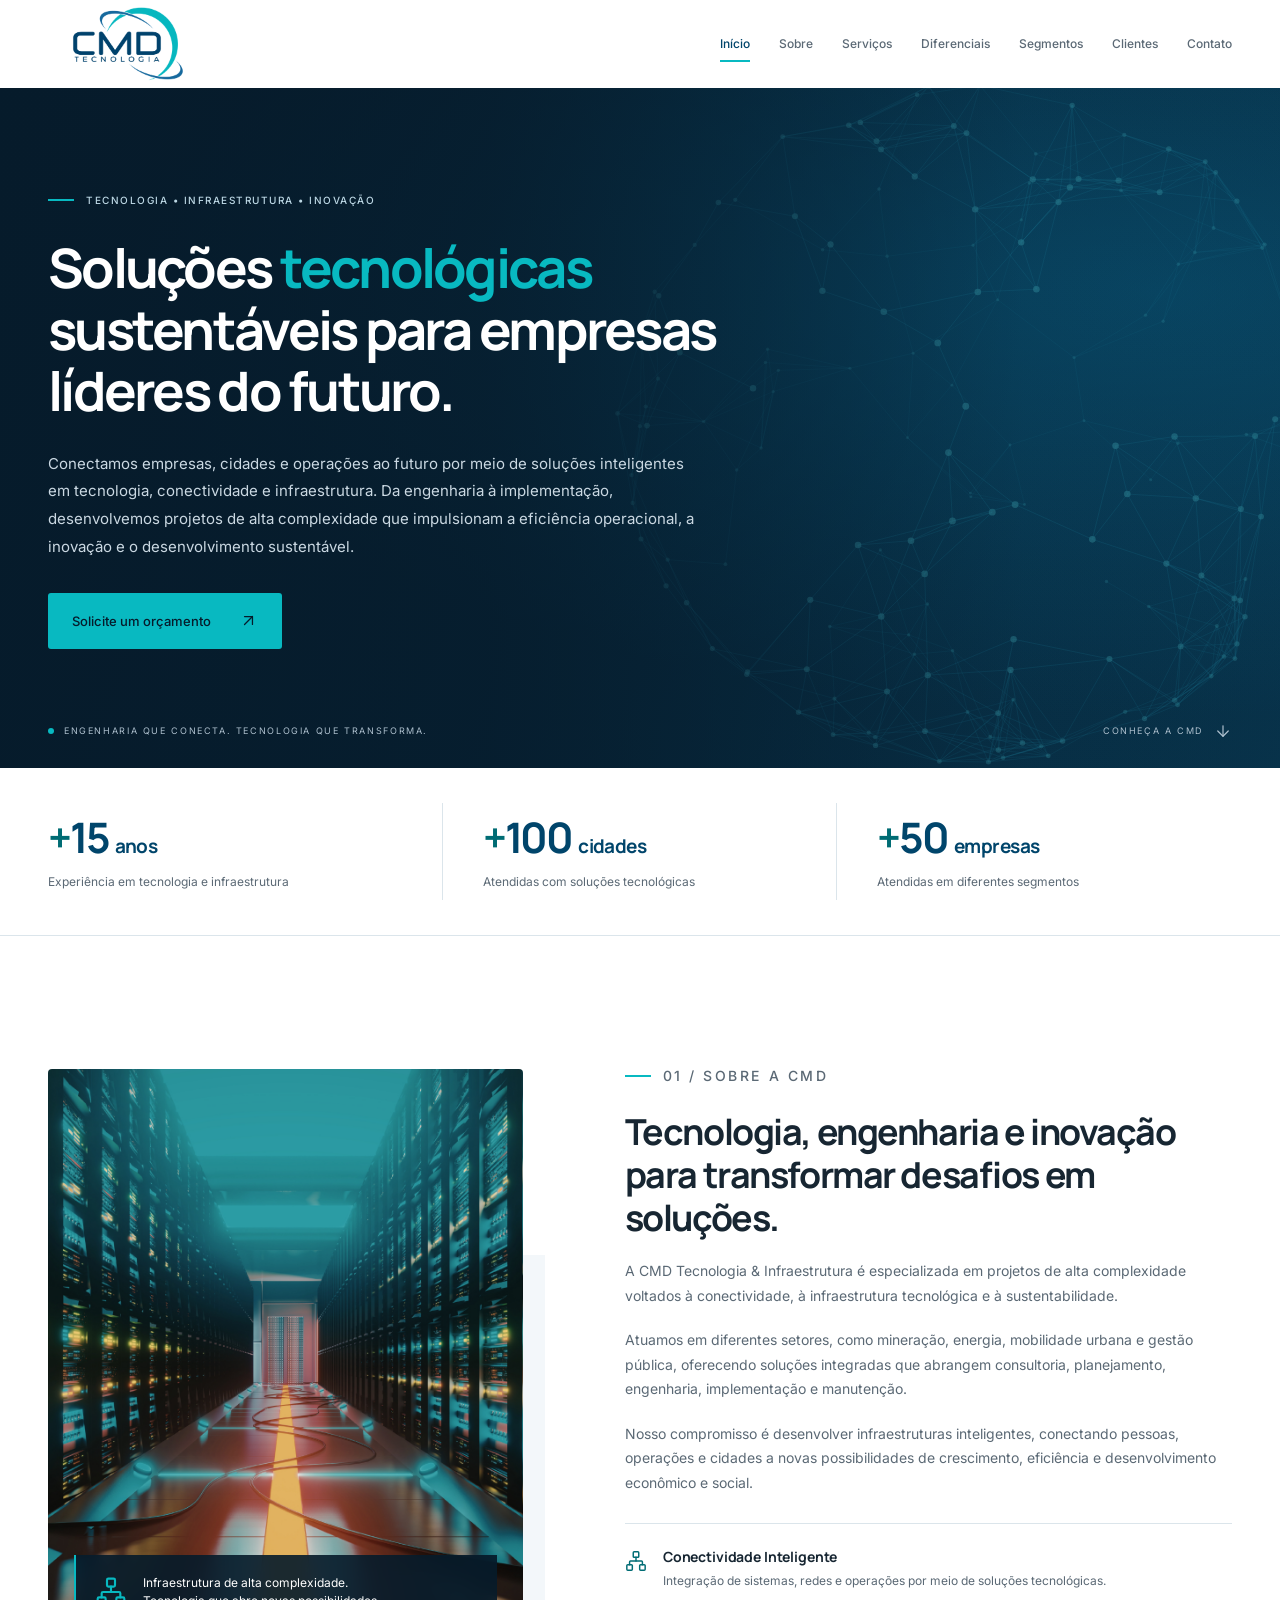
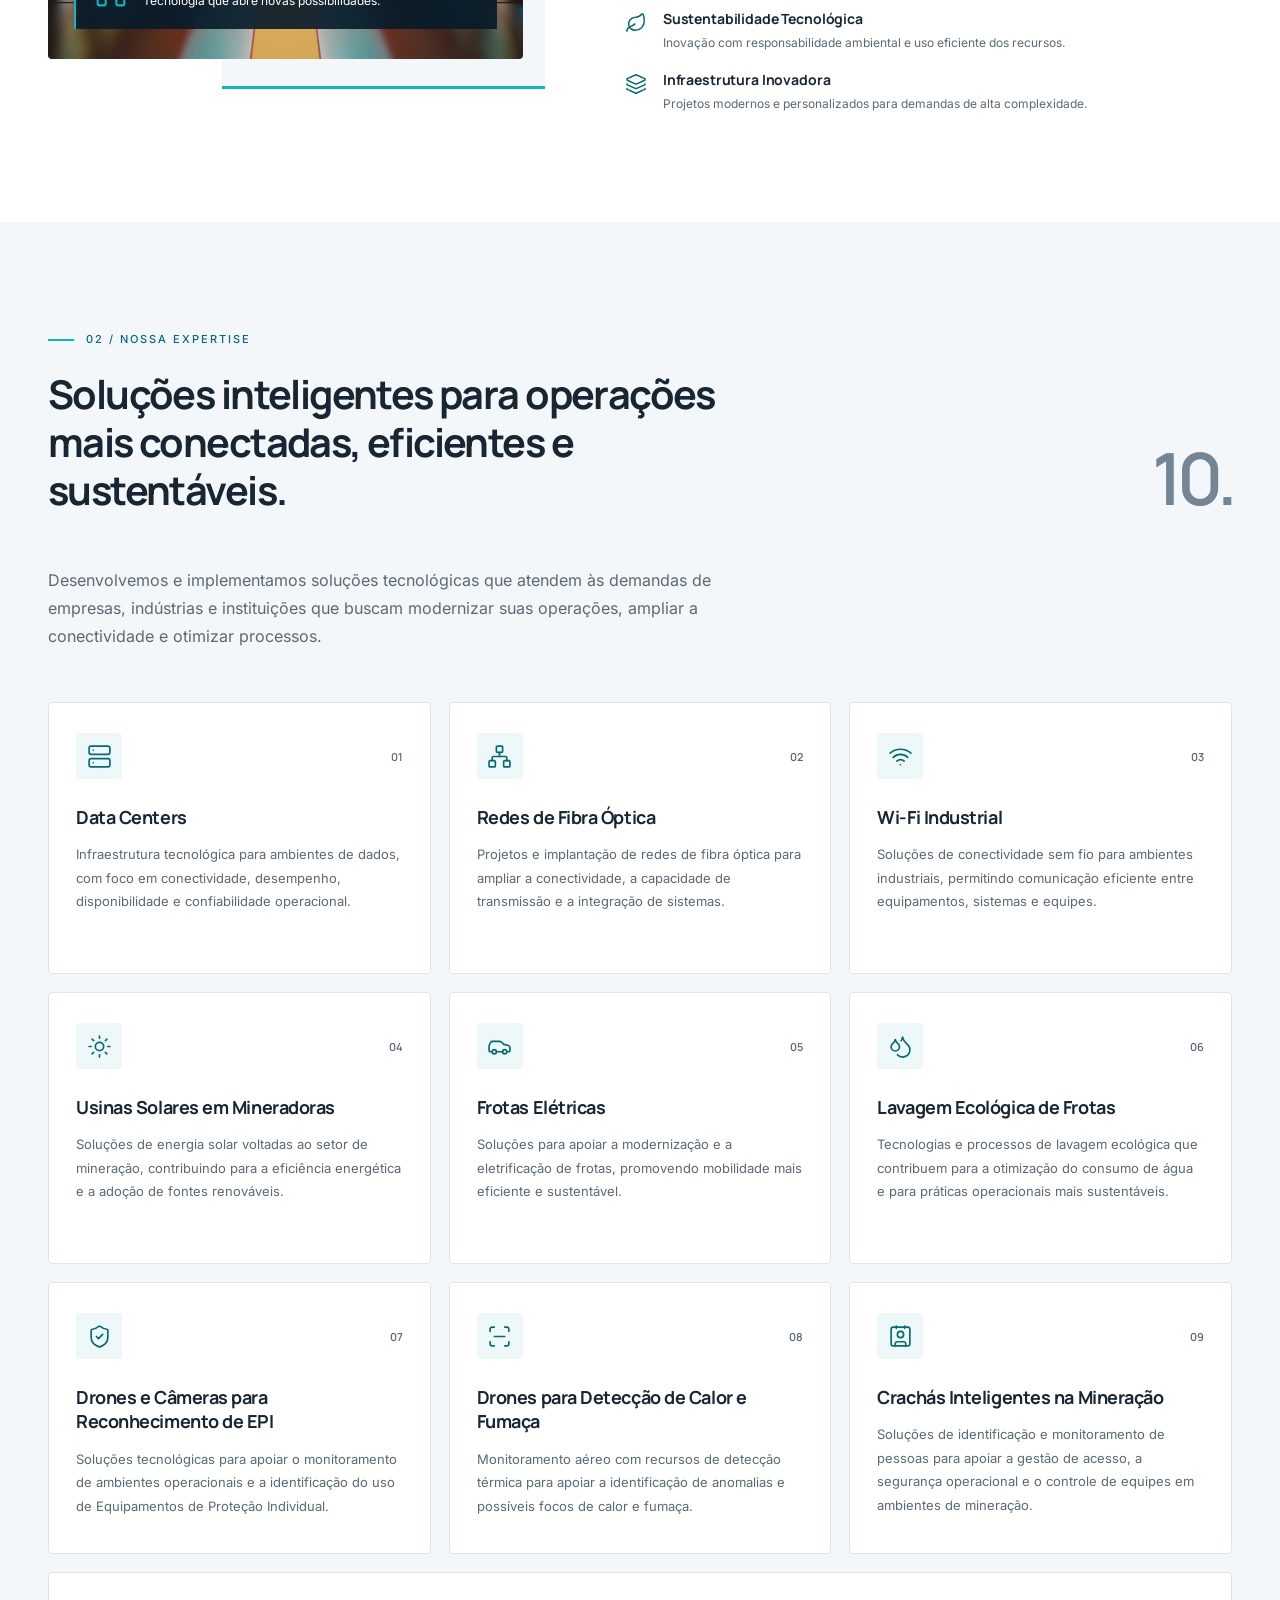
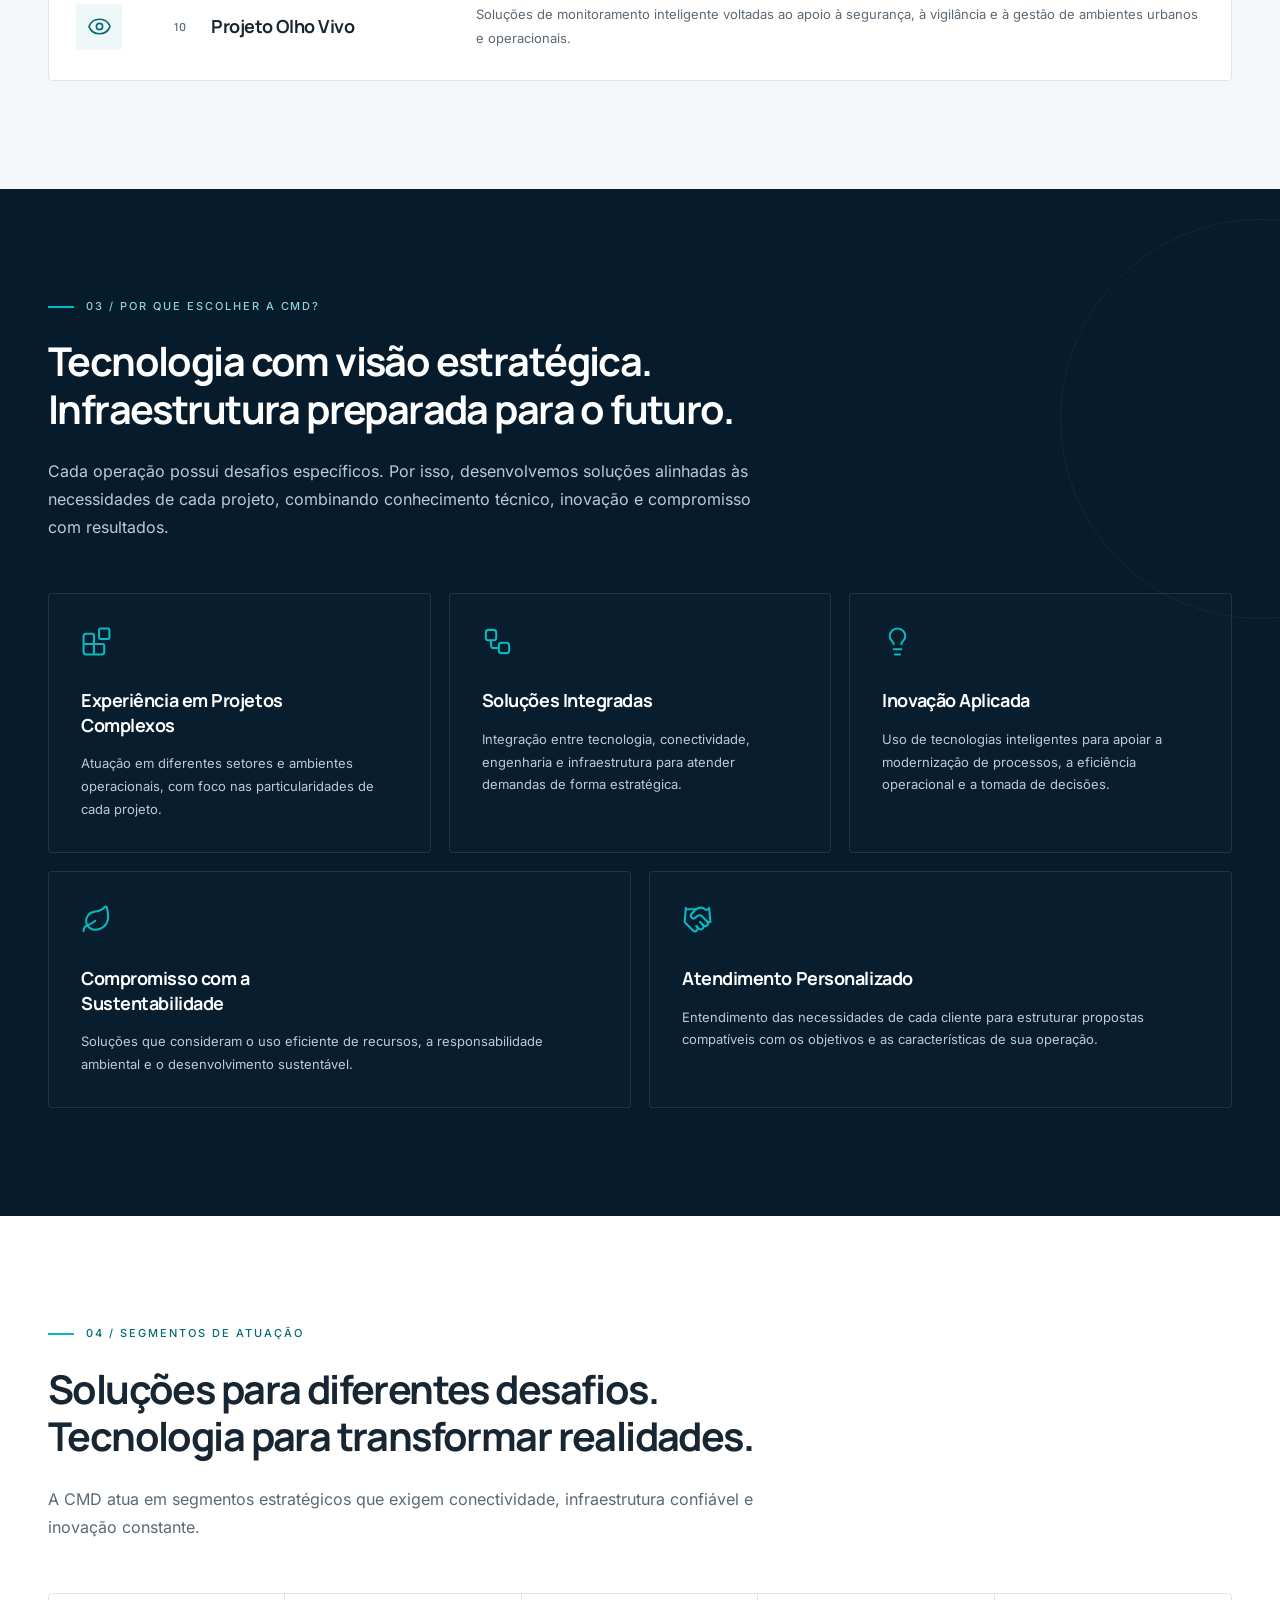
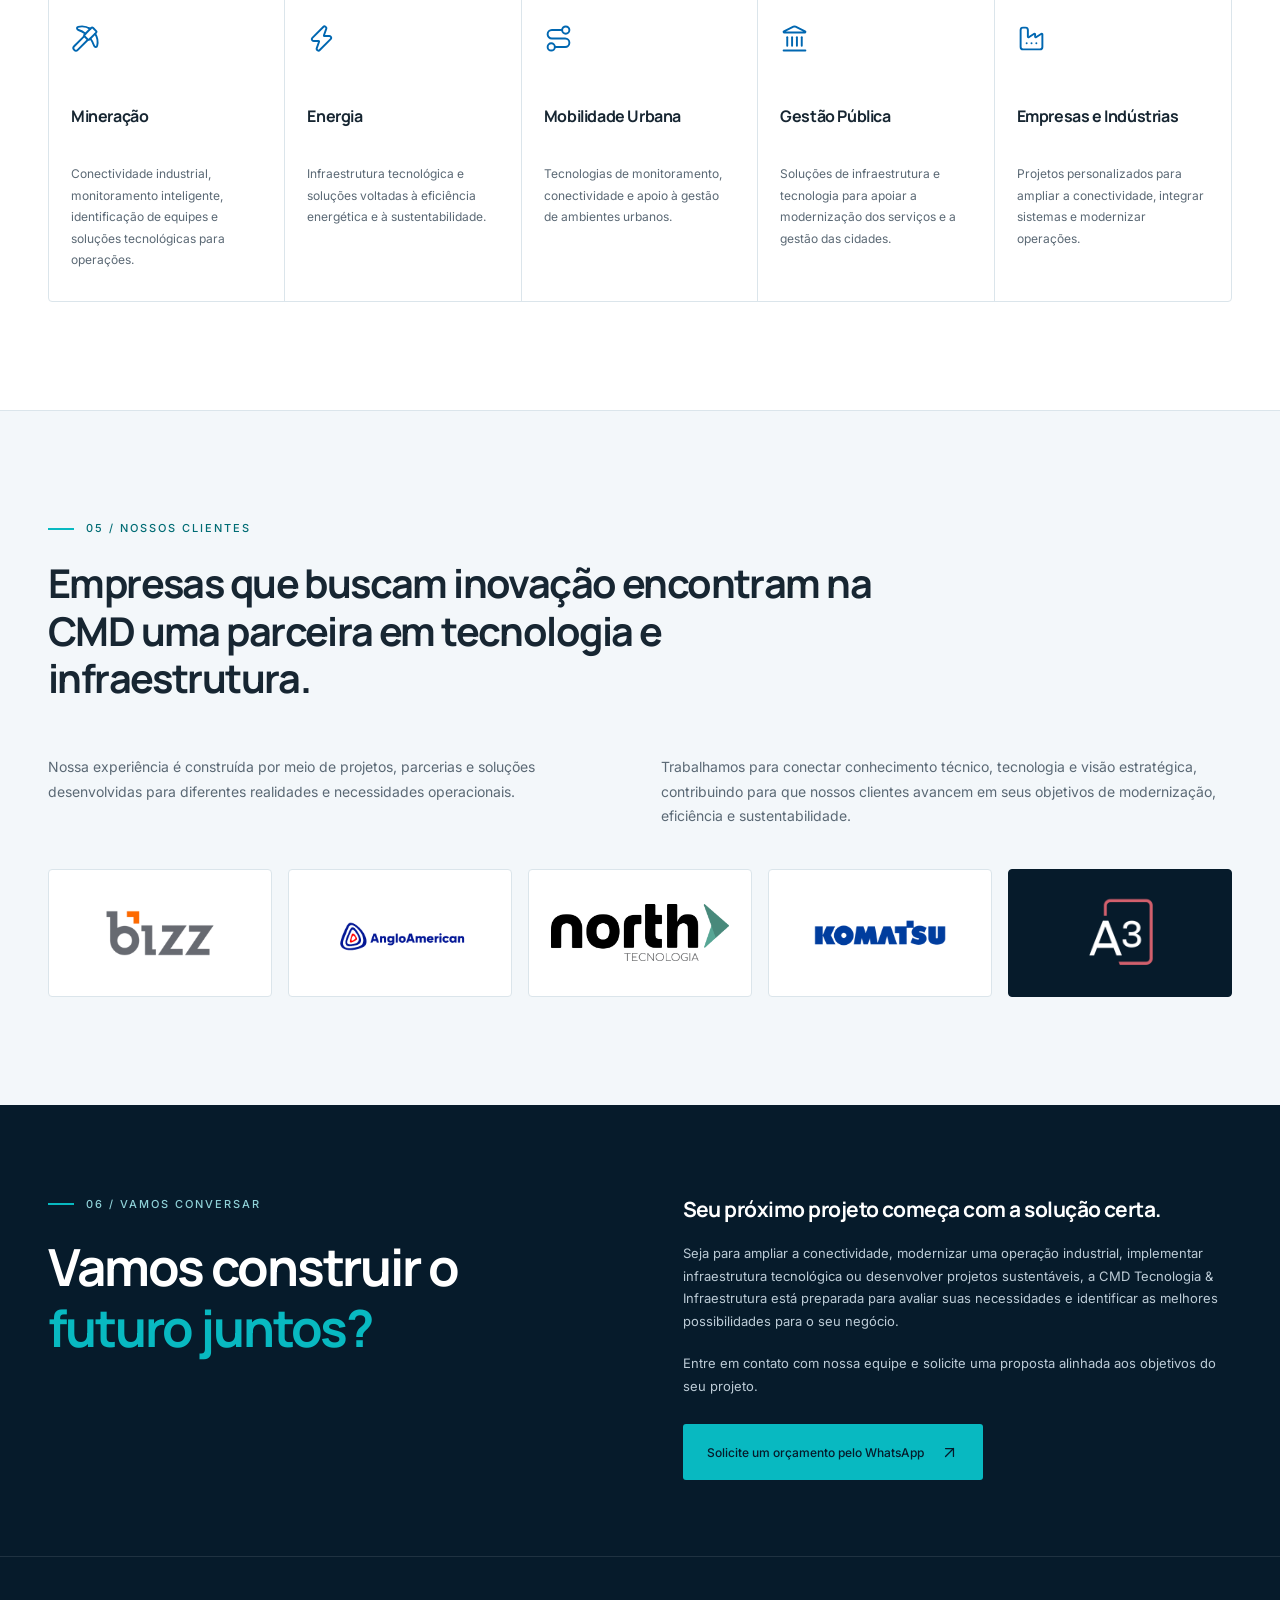
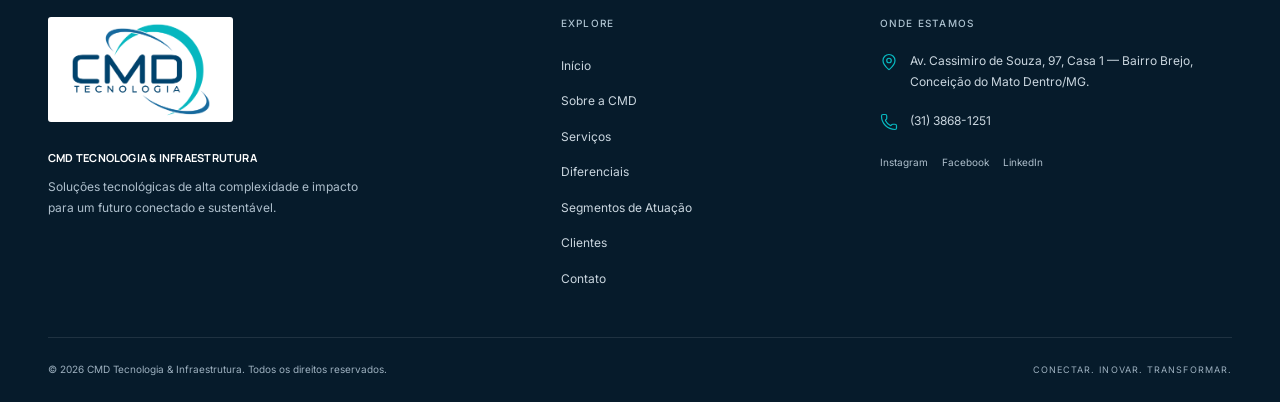
